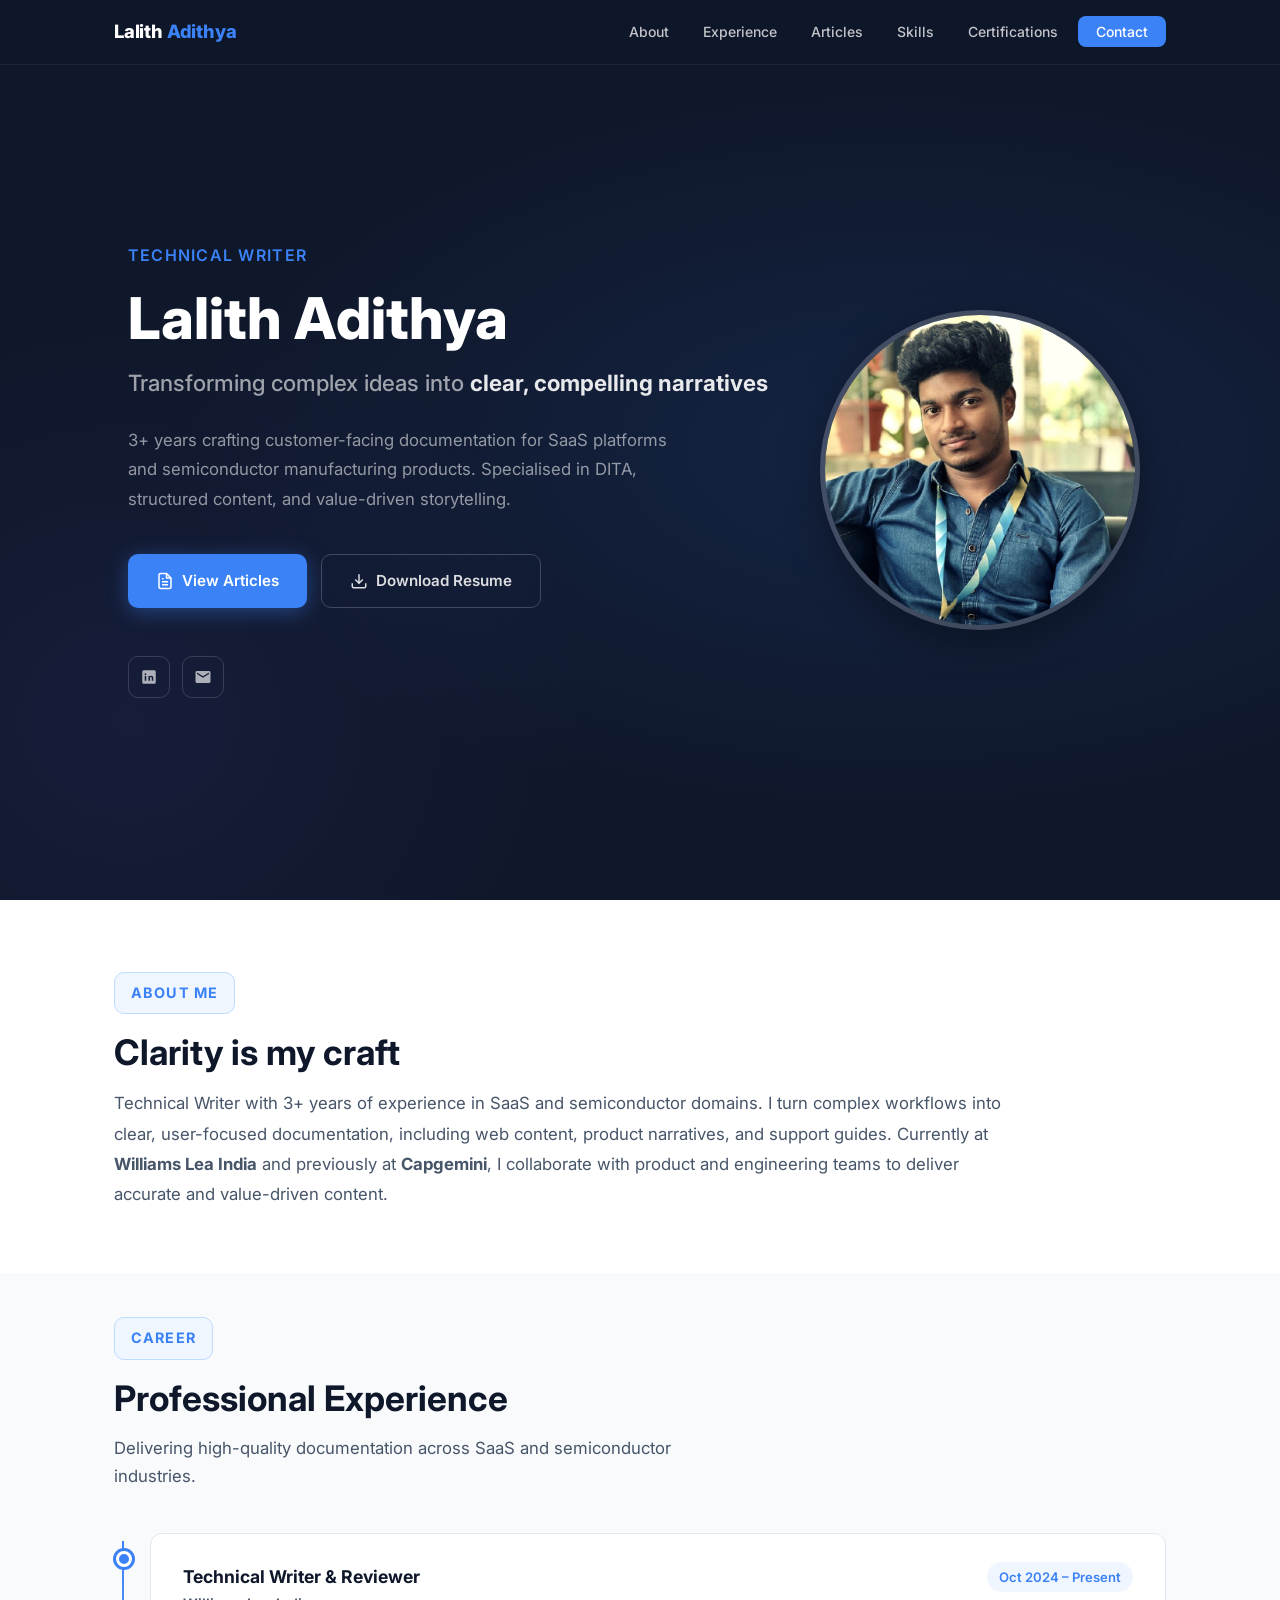
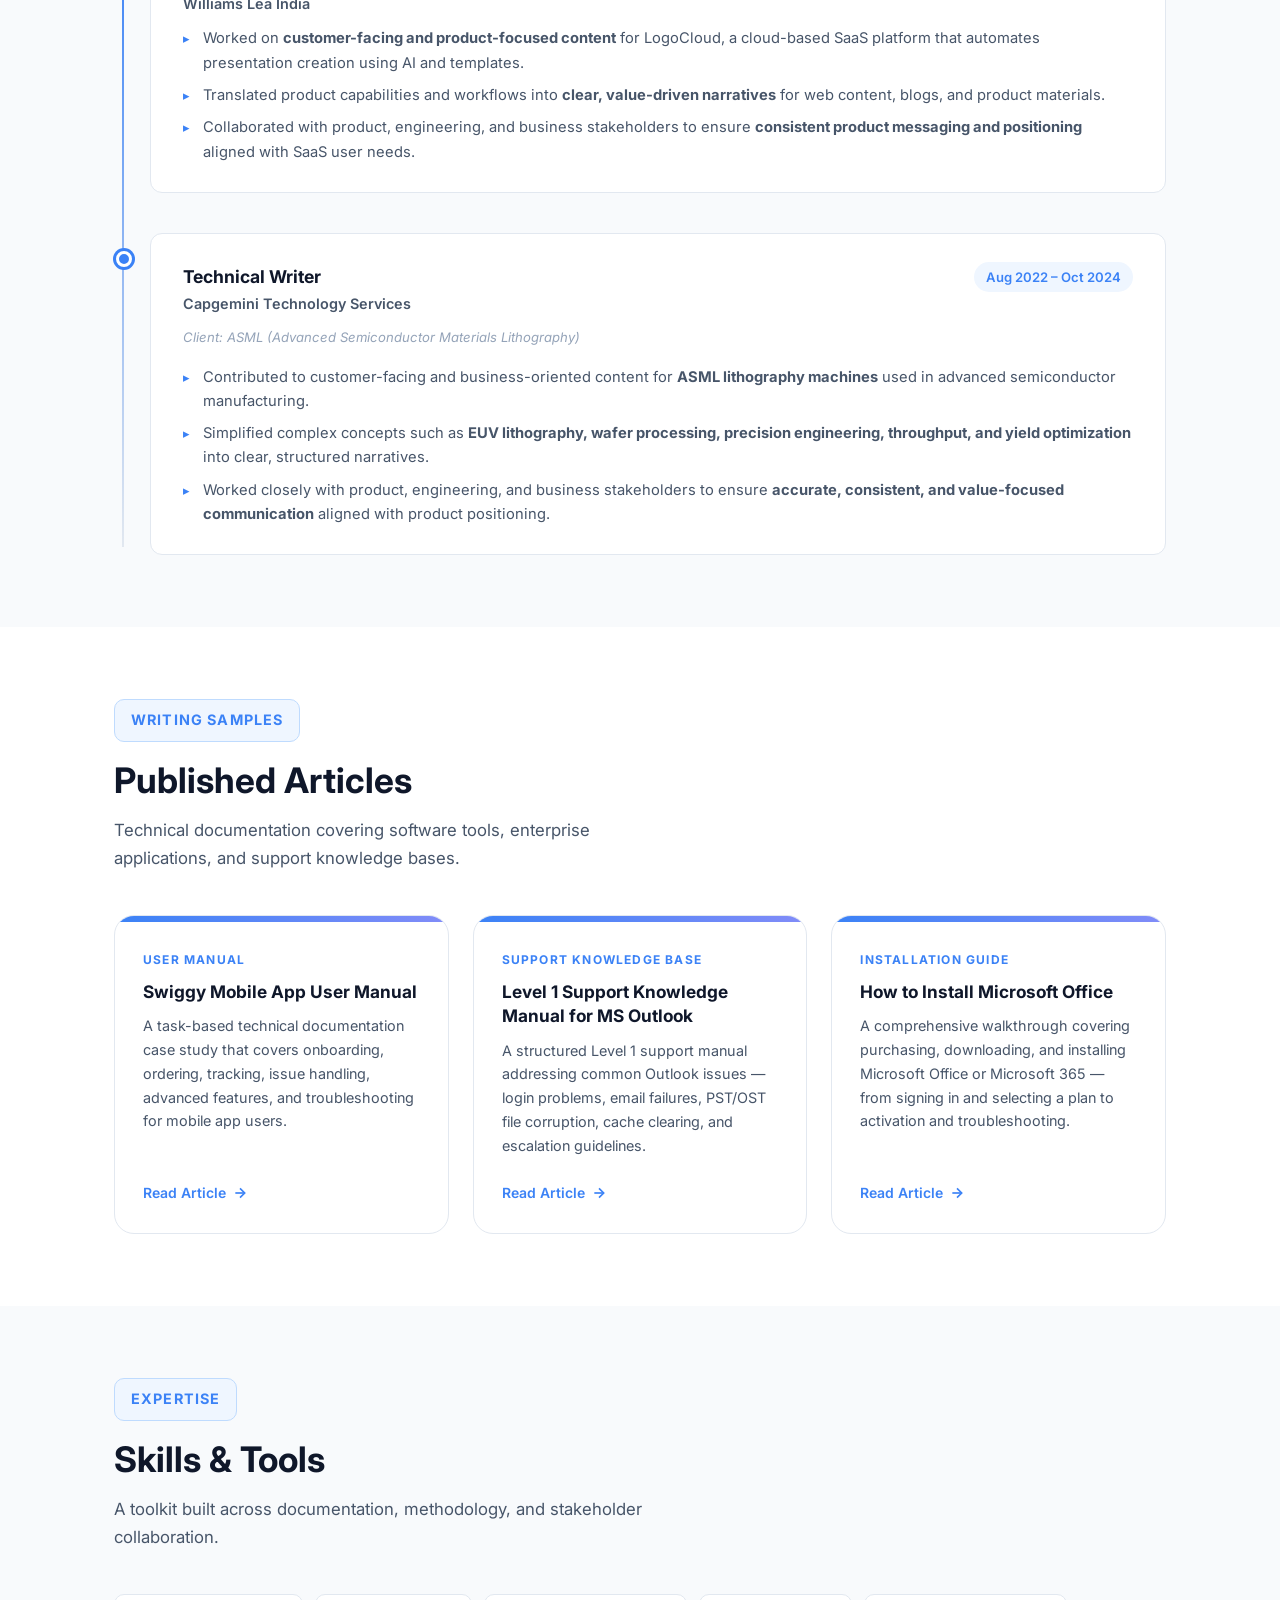
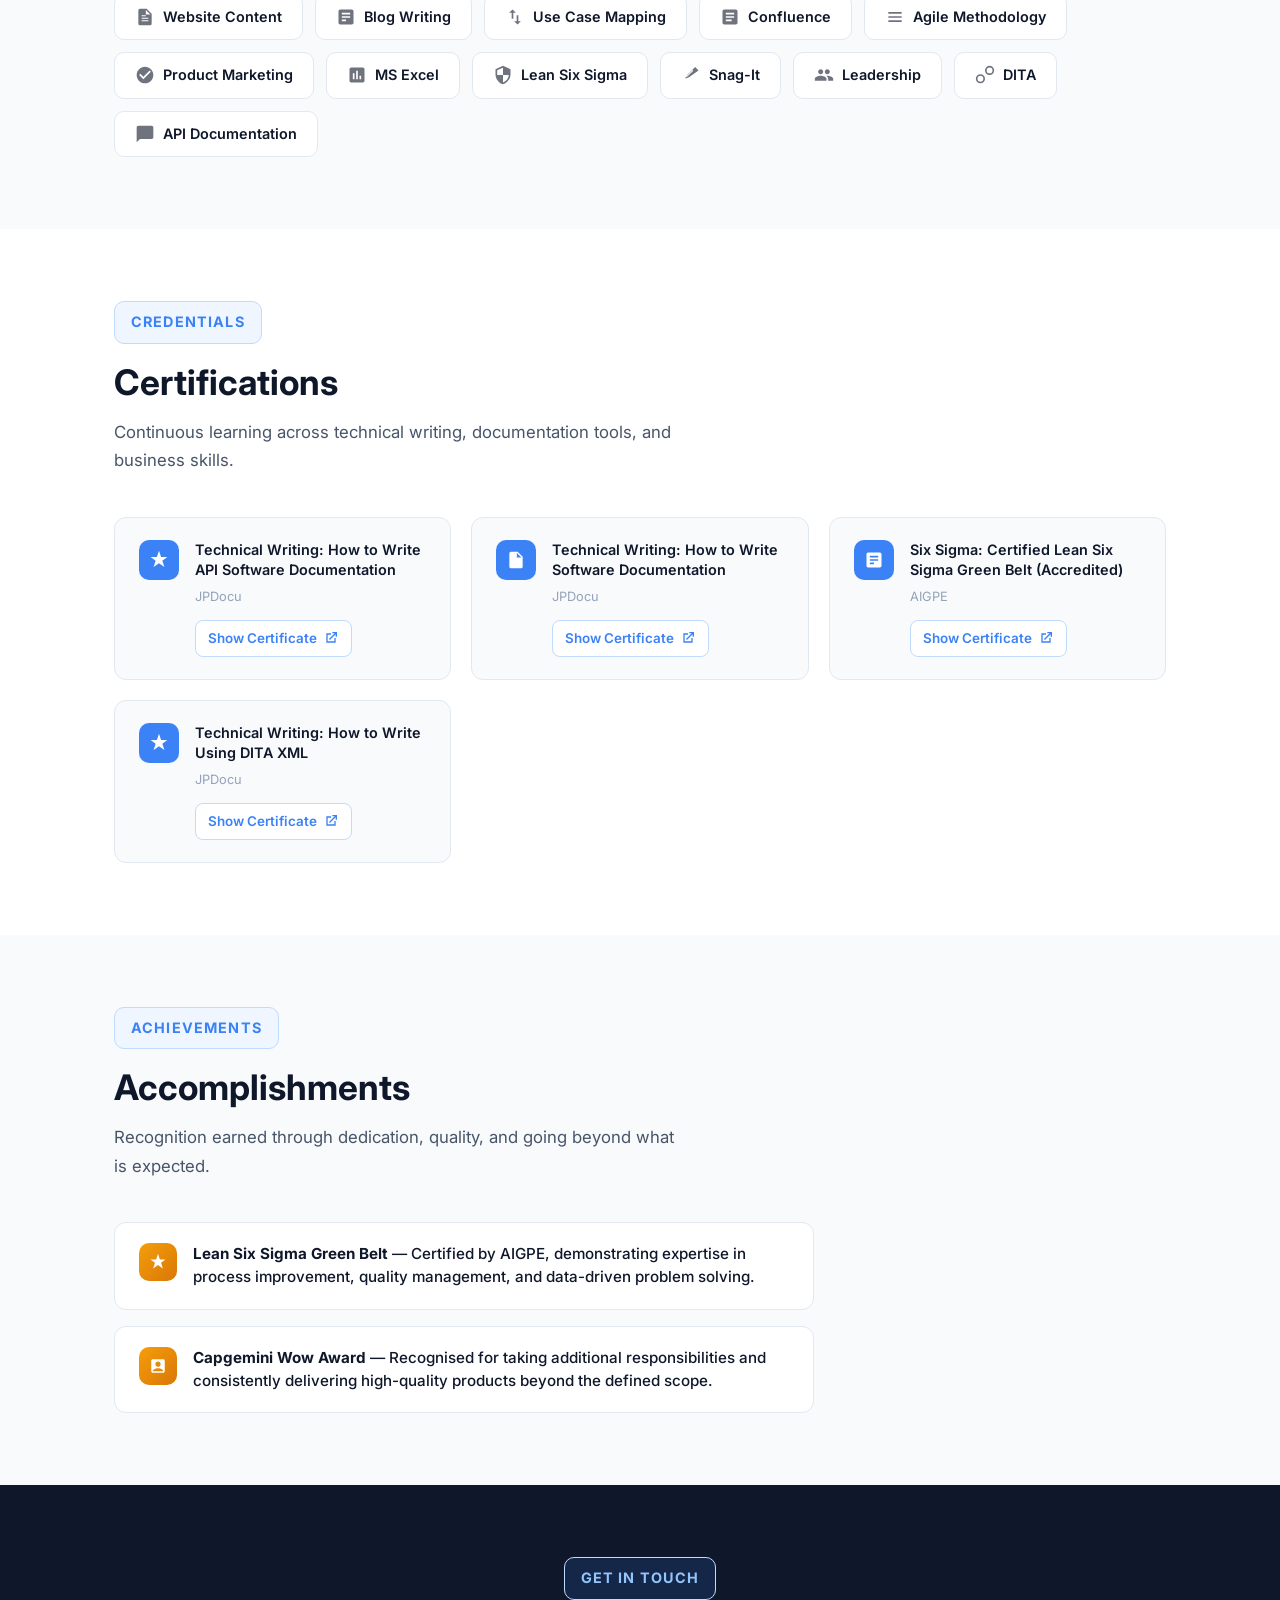
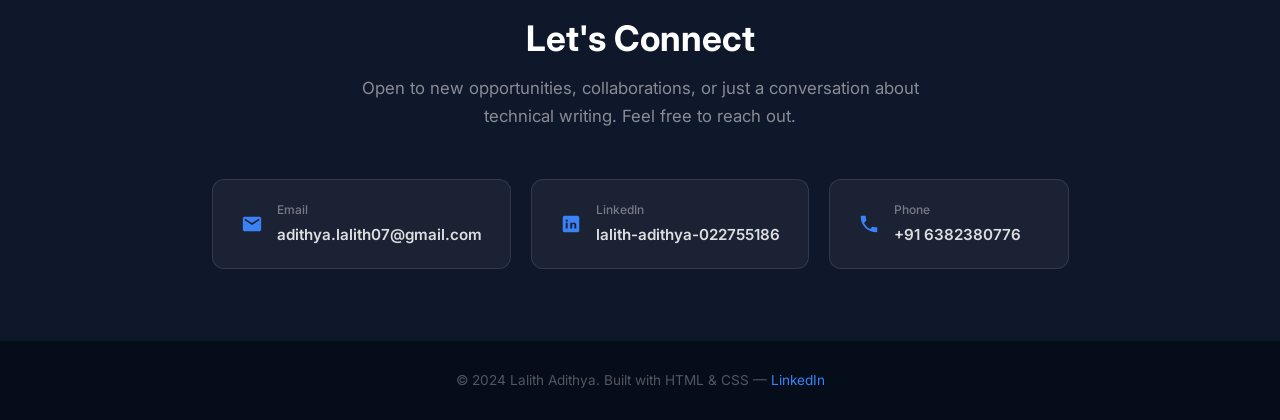
==== index.html @ 04b784fd "Portfolio Initial commit" ====
<!DOCTYPE html>
<html lang="en">

<head>
  <meta charset="UTF-8" />
  <meta name="viewport" content="width=device-width, initial-scale=1.0" />
  <meta name="description"
    content="Lalith Adithya — Technical Writer with 3+ years of experience in SaaS and semiconductor documentation." />
  <title>Lalith Adithya | Technical Writer</title>
  <link rel="preconnect" href="https://fonts.googleapis.com" />
  <link rel="preconnect" href="https://fonts.gstatic.com" crossorigin />
  <link href="https://fonts.googleapis.com/css2?family=Inter:wght@400;500;600;700;800&display=swap" rel="stylesheet" />
  <link rel="stylesheet" href="assets/style.css" />
</head>

<body>

  <!-- ===== NAVBAR ===== -->
  <nav id="navbar">
    <div class="container nav-inner">
      <a href="#hero" class="nav-logo">Lalith <span>Adithya</span></a>
      <ul class="nav-links" id="nav-links">
        <li><a href="#about">About</a></li>
        <li><a href="#experience">Experience</a></li>
        <li><a href="#articles">Articles</a></li>
        <li><a href="#skills">Skills</a></li>
        <li><a href="#certifications">Certifications</a></li>
        <li><a href="#contact" class="nav-cta">Contact</a></li>
      </ul>
      <button class="hamburger" id="hamburger" aria-label="Toggle navigation">
        <span></span><span></span><span></span>
      </button>
    </div>
  </nav>

  <!-- ===== HERO ===== -->
  <section id="hero">
    <div class="container">
      <div class="hero-layout">
        <div class="hero-content">
          <p class="hero-greeting">Technical Writer</p>
          <h1 class="hero-name">Lalith Adithya</h1>
          <p class="hero-title">
            Transforming complex ideas into <strong>clear, compelling narratives</strong>
          </p>
          <p class="hero-desc">
            3+ years crafting customer-facing documentation for SaaS platforms and
            semiconductor manufacturing products. Specialised in DITA, structured content,
            and value-driven storytelling.
          </p>
          <div class="hero-actions">
            <a href="#articles" class="btn btn-primary">
              <svg viewBox="0 0 24 24" width="18" height="18" fill="none" stroke="currentColor" stroke-width="2">
                <path d="M14 2H6a2 2 0 00-2 2v16a2 2 0 002 2h12a2 2 0 002-2V8z" />
                <polyline points="14 2 14 8 20 8" />
                <line x1="16" y1="13" x2="8" y2="13" />
                <line x1="16" y1="17" x2="8" y2="17" />
                <polyline points="10 9 9 9 8 9" />
              </svg>
              View Articles
            </a>
            <a href="assets/Lalith_TechnicalWriter.pdf" download class="btn btn-outline">
              <svg viewBox="0 0 24 24" width="18" height="18" fill="none" stroke="currentColor" stroke-width="2">
                <path d="M21 15v4a2 2 0 01-2 2H5a2 2 0 01-2-2v-4" />
                <polyline points="7 10 12 15 17 10" />
                <line x1="12" y1="15" x2="12" y2="3" />
              </svg>
              Download Resume
            </a>
          </div>
          <div class="hero-social">
            <a href="https://www.linkedin.com/in/lalith-adithya-022755186" target="_blank" rel="noopener"
              class="social-link" aria-label="LinkedIn">
              <svg viewBox="0 0 24 24">
                <path
                  d="M19 3A2 2 0 0 1 21 5V19A2 2 0 0 1 19 21H5A2 2 0 0 1 3 19V5A2 2 0 0 1 5 3H19M8.34 17V10.5H6.26V17H8.34M7.3 9.56A1.2 1.2 0 1 0 7.3 7.16A1.2 1.2 0 0 0 7.3 9.56M17.74 17V13.32C17.74 11.35 16.68 10.43 15.27 10.43C14.13 10.43 13.62 11.05 13.34 11.49V10.5H11.26C11.29 11.16 11.26 17 11.26 17H13.34V13.37C13.34 13.17 13.35 12.97 13.41 12.83C13.57 12.42 13.92 12 14.54 12C15.35 12 15.67 12.62 15.67 13.53V17H17.74Z" />
              </svg>
            </a>
            <a href="mailto:adithya.lalith07@gmail.com" class="social-link" aria-label="Email">
              <svg viewBox="0 0 24 24">
                <path
                  d="M20 4H4c-1.1 0-2 .9-2 2v12c0 1.1.9 2 2 2h16c1.1 0 2-.9 2-2V6c0-1.1-.9-2-2-2zm0 4l-8 5-8-5V6l8 5 8-5v2z" />
              </svg>
            </a>
          </div>
        </div>
        <div class="hero-image-wrap">
          <img src="assets/profile.jpg" alt="Lalith Adithya" class="hero-image" loading="lazy" />
        </div>
      </div>
    </div>
  </section>

  <!-- ===== ABOUT ===== -->
  <section id="about">
    <div class="container">
      <div class="about-grid">
        <div class="about-text fade-in">
          <span class="section-label">About Me</span>
          <h2 class="section-title">Clarity is my craft</h2>
          <p>
            Technical Writer with 3+ years of experience in SaaS and semiconductor domains. I turn complex workflows
            into clear, user-focused documentation, including web content, product narratives, and support guides.
            Currently at <strong>Williams Lea India</strong> and previously at <strong>Capgemini</strong>, I collaborate
            with product and engineering teams to deliver accurate and value-driven content.
          </p>
        </div>
      </div>
    </div>
  </section>

  <!-- ===== EXPERIENCE ===== -->
  <section id="experience">
    <div class="container">
      <span class="section-label">Career</span>
      <h2 class="section-title">Professional Experience</h2>
      <p class="section-subtitle">Delivering high-quality documentation across SaaS and semiconductor industries.</p>
      <div class="timeline">

        <!-- Williams Lea -->
        <div class="timeline-item fade-in">
          <div class="timeline-dot"></div>
          <div class="exp-card">
            <div class="exp-header">
              <div>
                <div class="exp-role">Technical Writer &amp; Reviewer</div>
                <div class="exp-company">Williams Lea India</div>
              </div>
              <span class="exp-period">Oct 2024 – Present</span>
            </div>
            <ul class="exp-points">
              <li>Worked on <strong>customer-facing and product-focused content</strong> for LogoCloud, a cloud-based
                SaaS platform that automates presentation creation using AI and templates.</li>
              <li>Translated product capabilities and workflows into <strong>clear, value-driven narratives</strong> for
                web content, blogs, and product materials.</li>
              <li>Collaborated with product, engineering, and business stakeholders to ensure <strong>consistent product
                  messaging and positioning</strong> aligned with SaaS user needs.</li>
            </ul>
          </div>
        </div>

        <!-- Capgemini -->
        <div class="timeline-item fade-in">
          <div class="timeline-dot"></div>
          <div class="exp-card">
            <div class="exp-header">
              <div>
                <div class="exp-role">Technical Writer</div>
                <div class="exp-company">Capgemini Technology Services</div>
              </div>
              <span class="exp-period">Aug 2022 – Oct 2024</span>
            </div>
            <p class="exp-client">Client: ASML (Advanced Semiconductor Materials Lithography)</p>
            <ul class="exp-points">
              <li>Contributed to customer-facing and business-oriented content for <strong>ASML lithography
                  machines</strong> used in advanced semiconductor manufacturing.</li>
              <li>Simplified complex concepts such as <strong>EUV lithography, wafer processing, precision engineering,
                  throughput, and yield optimization</strong> into clear, structured narratives.</li>
              <li>Worked closely with product, engineering, and business stakeholders to ensure <strong>accurate,
                  consistent, and value-focused communication</strong> aligned with product positioning.</li>
            </ul>
          </div>
        </div>

      </div>
    </div>
  </section>

  <!-- ===== ARTICLES ===== -->
  <section id="articles">
    <div class="container">
      <span class="section-label">Writing Samples</span>
      <h2 class="section-title">Published Articles</h2>
      <p class="section-subtitle">Technical documentation covering software tools, enterprise applications, and support
        knowledge bases.</p>
      <div class="articles-grid">

        <!-- Article 1 -->
        <div class="article-card fade-in">
          <div class="article-thumb"></div>
          <div class="article-body">
            <div class="article-category">User Manual</div>
            <h3 class="article-title">Swiggy Mobile App User Manual</h3>
            <p class="article-desc">
              A task-based technical documentation case study that covers onboarding, ordering, tracking,
              issue handling, advanced features, and troubleshooting for mobile app users.
            </p>
            <div class="article-footer">
              <a href="articles/article-viewer.html?file=swiggy_article.md" class="article-read-btn">
                Read Article
                <svg viewBox="0 0 24 24" fill="none" stroke="currentColor" stroke-width="2.5">
                  <line x1="5" y1="12" x2="19" y2="12" />
                  <polyline points="12 5 19 12 12 19" />
                </svg>
              </a>
            </div>
          </div>
        </div>

        <!-- Article 2 -->
        <div class="article-card fade-in">
          <div class="article-thumb"></div>
          <div class="article-body">
            <div class="article-category">Support Knowledge Base</div>
            <h3 class="article-title">Level 1 Support Knowledge Manual for MS Outlook</h3>
            <p class="article-desc">
              A structured Level 1 support manual addressing common Outlook issues — login problems, email failures,
              PST/OST file corruption, cache clearing, and escalation guidelines.
            </p>
            <div class="article-footer">
              <a href="articles/article-viewer.html?file=level_l1.md" class="article-read-btn">
                Read Article
                <svg viewBox="0 0 24 24" fill="none" stroke="currentColor" stroke-width="2.5">
                  <line x1="5" y1="12" x2="19" y2="12" />
                  <polyline points="12 5 19 12 12 19" />
                </svg>
              </a>
            </div>
          </div>
        </div>

        <!-- Article 3 -->
        <div class="article-card fade-in">
          <div class="article-thumb"></div>
          <div class="article-body">
            <div class="article-category">Installation Guide</div>
            <h3 class="article-title">How to Install Microsoft Office</h3>
            <p class="article-desc">
              A comprehensive walkthrough covering purchasing, downloading, and installing Microsoft Office or
              Microsoft 365 — from signing in and selecting a plan to activation and troubleshooting.
            </p>
            <div class="article-footer">
              <a href="articles/article-viewer.html?file=how_to_install_ms_office.md" class="article-read-btn">
                Read Article
                <svg viewBox="0 0 24 24" fill="none" stroke="currentColor" stroke-width="2.5">
                  <line x1="5" y1="12" x2="19" y2="12" />
                  <polyline points="12 5 19 12 12 19" />
                </svg>
              </a>
            </div>
          </div>
        </div>

      </div>
    </div>
  </section>

  <!-- ===== SKILLS ===== -->
  <section id="skills">
    <div class="container">
      <span class="section-label">Expertise</span>
      <h2 class="section-title">Skills &amp; Tools</h2>
      <p class="section-subtitle">A toolkit built across documentation, methodology, and stakeholder collaboration.</p>
      <div class="skills-grid fade-in">
        <span class="skill-tag">
          <svg class="skill-icon" viewBox="0 0 24 24" fill="currentColor">
            <path
              d="M14 2H6a2 2 0 00-2 2v16a2 2 0 002 2h12a2 2 0 002-2V8l-6-6zm-1 1.5L18.5 9H13V3.5zM8 13h8v1H8zm0 3h8v1H8zm0-6h5v1H8z" />
          </svg>
          Website Content
        </span>
        <span class="skill-tag">
          <svg class="skill-icon" viewBox="0 0 24 24" fill="currentColor">
            <path
              d="M19 3H5c-1.1 0-2 .9-2 2v14c0 1.1.9 2 2 2h14c1.1 0 2-.9 2-2V5c0-1.1-.9-2-2-2zm-7 14H7v-2h5v2zm5-4H7v-2h10v2zm0-4H7V7h10v2z" />
          </svg>
          Blog Writing
        </span>
        <span class="skill-tag">
          <svg class="skill-icon" viewBox="0 0 24 24" fill="currentColor">
            <path d="M9 3L5 6.99h3V14h2V6.99h3L9 3zm7 14.01V10h-2v7.01h-3L15 21l4-3.99h-3z" />
          </svg>
          Use Case Mapping
        </span>
        <span class="skill-tag">
          <svg class="skill-icon" viewBox="0 0 24 24" fill="currentColor">
            <path
              d="M19 3H5c-1.1 0-2 .9-2 2v14c0 1.1.9 2 2 2h14c1.1 0 2-.9 2-2V5c0-1.1-.9-2-2-2zm-5 14H7v-2h7v2zm3-4H7v-2h10v2zm0-4H7V7h10v2z" />
          </svg>
          Confluence
        </span>
        <span class="skill-tag">
          <svg class="skill-icon" viewBox="0 0 24 24" fill="currentColor">
            <path d="M4 6h16v2H4zm0 5h16v2H4zm0 5h16v2H4z" />
          </svg>
          Agile Methodology
        </span>
        <span class="skill-tag">
          <svg class="skill-icon" viewBox="0 0 24 24" fill="currentColor">
            <path
              d="M12 2C6.48 2 2 6.48 2 12s4.48 10 10 10 10-4.48 10-10S17.52 2 12 2zm-2 15l-5-5 1.41-1.41L10 14.17l7.59-7.59L19 8l-9 9z" />
          </svg>
          Product Marketing
        </span>
        <span class="skill-tag">
          <svg class="skill-icon" viewBox="0 0 24 24" fill="currentColor">
            <path
              d="M19 3H5c-1.1 0-2 .9-2 2v14c0 1.1.9 2 2 2h14c1.1 0 2-.9 2-2V5c0-1.1-.9-2-2-2zM9 17H7v-7h2v7zm4 0h-2V7h2v10zm4 0h-2v-4h2v4z" />
          </svg>
          MS Excel
        </span>
        <span class="skill-tag">
          <svg class="skill-icon" viewBox="0 0 24 24" fill="currentColor">
            <path
              d="M12 1L3 5v6c0 5.55 3.84 10.74 9 12 5.16-1.26 9-6.45 9-12V5l-9-4zm0 10.99h7c-.53 4.12-3.28 7.79-7 8.94V12H5V6.3l7-3.11v8.8z" />
          </svg>
          Lean Six Sigma
        </span>
        <span class="skill-tag">
          <svg class="skill-icon" viewBox="0 0 24 24" fill="currentColor">
            <path d="M21 6.5l-4-4-9.5 9.5-2 4.5 4.5-2L21 6.5zm-14.5 8.5l-1.5.75.75-1.5 8.25-8.25 .75.75-8.25 8.25z" />
          </svg>
          Snag-It
        </span>
        <span class="skill-tag">
          <svg class="skill-icon" viewBox="0 0 24 24" fill="currentColor">
            <path
              d="M16 11c1.66 0 2.99-1.34 2.99-3S17.66 5 16 5c-1.66 0-3 1.34-3 3s1.34 3 3 3zm-8 0c1.66 0 2.99-1.34 2.99-3S9.66 5 8 5C6.34 5 5 6.34 5 8s1.34 3 3 3zm0 2c-2.33 0-7 1.17-7 3.5V19h14v-2.5c0-2.33-4.67-3.5-7-3.5zm8 0c-.29 0-.62.02-.97.05 1.16.84 1.97 1.97 1.97 3.45V19h6v-2.5c0-2.33-4.67-3.5-7-3.5z" />
          </svg>
          Leadership
        </span>
        <span class="skill-tag">
          <svg class="skill-icon" viewBox="0 0 24 24" fill="currentColor">
            <path
              d="M17.5 12a5.5 5.5 0 100-11 5.5 5.5 0 000 11zm0-9a3.5 3.5 0 110 7 3.5 3.5 0 010-7zM6.5 22a5.5 5.5 0 100-11 5.5 5.5 0 000 11zm0-9a3.5 3.5 0 110 7 3.5 3.5 0 010-7z" />
          </svg>
          DITA
        </span>
        <span class="skill-tag">
          <svg class="skill-icon" viewBox="0 0 24 24" fill="currentColor">
            <path d="M20 2H4c-1.1 0-2 .9-2 2v18l4-4h14c1.1 0 2-.9 2-2V4c0-1.1-.9-2-2-2z" />
          </svg>
          API Documentation
        </span>
      </div>
    </div>
  </section>

  <!-- ===== CERTIFICATIONS ===== -->
  <section id="certifications">
    <div class="container">
      <span class="section-label">Credentials</span>
      <h2 class="section-title">Certifications</h2>
      <p class="section-subtitle">Continuous learning across technical writing, documentation tools, and business
        skills.</p>
      <div class="certs-grid fade-in">

        <div class="cert-card">
          <div class="cert-icon">
            <svg viewBox="0 0 24 24">
              <path d="M12 1L9.5 8.5H2l6 4.5-2.5 7.5L12 16l6.5 4.5-2.5-7.5 6-4.5h-7.5L12 1z" />
            </svg>
          </div>
          <div class="cert-text">
            <a class="cert-title" href="https://www.udemy.com/certificate/UC-3b1d50a0-3300-4786-92a3-cf062a9b9935/"
              target="_blank" rel="noopener">
              Technical Writing: How to Write API Software Documentation
            </a>
            <div class="cert-issuer">JPDocu</div>
            <a class="cert-link-btn" href="https://www.udemy.com/certificate/UC-3b1d50a0-3300-4786-92a3-cf062a9b9935/"
              target="_blank" rel="noopener">
              Show Certificate
              <svg viewBox="0 0 24 24">
                <path d="M14 3H21V10H19V6.41L10.41 15L9 13.59L17.59 5H14V3M5 5H12V7H7V17H17V12H19V19H5V5Z" />
              </svg>
            </a>
          </div>
        </div>

        <div class="cert-card">
          <div class="cert-icon">
            <svg viewBox="0 0 24 24">
              <path d="M14 2H6a2 2 0 00-2 2v16a2 2 0 002 2h12a2 2 0 002-2V8l-6-6zm-1 1.5L18.5 9H13V3.5z" />
            </svg>
          </div>
          <div class="cert-text">
            <a class="cert-title" href="https://www.udemy.com/certificate/UC-2b2be797-c025-4c02-b861-0d8aa127be94/"
              target="_blank" rel="noopener">
              Technical Writing: How to Write Software Documentation
            </a>
            <div class="cert-issuer">JPDocu</div>
            <a class="cert-link-btn" href="https://www.udemy.com/certificate/UC-2b2be797-c025-4c02-b861-0d8aa127be94/"
              target="_blank" rel="noopener">
              Show Certificate
              <svg viewBox="0 0 24 24">
                <path d="M14 3H21V10H19V6.41L10.41 15L9 13.59L17.59 5H14V3M5 5H12V7H7V17H17V12H19V19H5V5Z" />
              </svg>
            </a>
          </div>
        </div>

        <div class="cert-card">
          <div class="cert-icon">
            <svg viewBox="0 0 24 24">
              <path
                d="M19 3H5c-1.1 0-2 .9-2 2v14c0 1.1.9 2 2 2h14c1.1 0 2-.9 2-2V5c0-1.1-.9-2-2-2zm-7 14H7v-2h5v2zm5-4H7v-2h10v2zm0-4H7V7h10v2z" />
            </svg>
          </div>
          <div class="cert-text">
            <a class="cert-title" href="https://www.udemy.com/certificate/UC-37bd7be3-f6fc-440d-a612-e56e745743c7/"
              target="_blank" rel="noopener">
              Six Sigma: Certified Lean Six Sigma Green Belt (Accredited)
            </a>
            <div class="cert-issuer">AIGPE</div>
            <a class="cert-link-btn" href="https://www.udemy.com/certificate/UC-37bd7be3-f6fc-440d-a612-e56e745743c7/"
              target="_blank" rel="noopener">
              Show Certificate
              <svg viewBox="0 0 24 24">
                <path d="M14 3H21V10H19V6.41L10.41 15L9 13.59L17.59 5H14V3M5 5H12V7H7V17H17V12H19V19H5V5Z" />
              </svg>
            </a>
          </div>
        </div>
        <div class="cert-card">
          <div class="cert-icon">
            <svg viewBox="0 0 24 24">
              <path d="M12 1L9.5 8.5H2l6 4.5-2.5 7.5L12 16l6.5 4.5-2.5-7.5 6-4.5h-7.5L12 1z" />
            </svg>
          </div>
          <div class="cert-text">
            <a class="cert-title" href="https://www.udemy.com/certificate/UC-e6845215-7efd-4336-aedc-996519c5c45f/"
              target="_blank" rel="noopener">
              Technical Writing: How to Write Using DITA XML
            </a>
            <div class="cert-issuer">JPDocu</div>
            <a class="cert-link-btn" href="https://www.udemy.com/certificate/UC-e6845215-7efd-4336-aedc-996519c5c45f/"
              target="_blank" rel="noopener">
              Show Certificate
              <svg viewBox="0 0 24 24">
                <path d="M14 3H21V10H19V6.41L10.41 15L9 13.59L17.59 5H14V3M5 5H12V7H7V17H17V12H19V19H5V5Z" />
              </svg>
            </a>
          </div>
        </div>
      </div>
    </div>
  </section>

  <!-- ===== ACCOMPLISHMENTS ===== -->
  <section id="accomplishments">
    <div class="container">
      <span class="section-label">Achievements</span>
      <h2 class="section-title">Accomplishments</h2>
      <p class="section-subtitle">Recognition earned through dedication, quality, and going beyond what is expected.</p>
      <div class="accomplishments-list fade-in">

        <div class="accomplishment-item">
          <div class="acc-icon">
            <svg viewBox="0 0 24 24">
              <path d="M12 1L9.5 8.5H2l6 4.5-2.5 7.5L12 16l6.5 4.5-2.5-7.5 6-4.5h-7.5L12 1z" />
            </svg>
          </div>
          <p class="acc-text"><strong>Lean Six Sigma Green Belt</strong> — Certified by AIGPE, demonstrating expertise
            in process improvement, quality management, and data-driven problem solving.</p>
        </div>

        <div class="accomplishment-item">
          <div class="acc-icon">
            <svg viewBox="0 0 24 24">
              <path
                d="M19 3H5c-1.1 0-2 .9-2 2v14c0 1.1.9 2 2 2h14c1.1 0 2-.9 2-2V5c0-1.1-.9-2-2-2zm-7 3c1.93 0 3.5 1.57 3.5 3.5S13.93 13 12 13s-3.5-1.57-3.5-3.5S10.07 6 12 6zm7 13H5v-.23c0-.62.28-1.2.76-1.58C7.47 15.82 9.64 15 12 15s4.53.82 6.24 2.19c.48.38.76.97.76 1.58V19z" />
            </svg>
          </div>
          <p class="acc-text"><strong>Capgemini Wow Award</strong> — Recognised for taking additional responsibilities
            and consistently delivering high-quality products beyond the defined scope.</p>
        </div>

      </div>
    </div>
  </section>

  <!-- ===== CONTACT ===== -->
  <section id="contact">
    <div class="container">
      <span class="section-label">Get In Touch</span>
      <h2 class="section-title">Let's Connect</h2>
      <p class="section-subtitle">
        Open to new opportunities, collaborations, or just a conversation about technical writing.
        Feel free to reach out.
      </p>
      <div class="contact-cards">
        <a href="mailto:adithya.lalith07@gmail.com" class="contact-card">
          <svg viewBox="0 0 24 24">
            <path
              d="M20 4H4c-1.1 0-2 .9-2 2v12c0 1.1.9 2 2 2h16c1.1 0 2-.9 2-2V6c0-1.1-.9-2-2-2zm0 4l-8 5-8-5V6l8 5 8-5v2z" />
          </svg>
          <div class="contact-card-content">
            <div class="contact-card-label">Email</div>
            <div class="contact-card-value">adithya.lalith07@gmail.com</div>
          </div>
        </a>
        <a href="https://www.linkedin.com/in/lalith-adithya-022755186" target="_blank" rel="noopener"
          class="contact-card">
          <svg viewBox="0 0 24 24">
            <path
              d="M19 3A2 2 0 0 1 21 5V19A2 2 0 0 1 19 21H5A2 2 0 0 1 3 19V5A2 2 0 0 1 5 3H19M8.34 17V10.5H6.26V17H8.34M7.3 9.56A1.2 1.2 0 1 0 7.3 7.16A1.2 1.2 0 0 0 7.3 9.56M17.74 17V13.32C17.74 11.35 16.68 10.43 15.27 10.43C14.13 10.43 13.62 11.05 13.34 11.49V10.5H11.26C11.29 11.16 11.26 17 11.26 17H13.34V13.37C13.34 13.17 13.35 12.97 13.41 12.83C13.57 12.42 13.92 12 14.54 12C15.35 12 15.67 12.62 15.67 13.53V17H17.74Z" />
          </svg>
          <div class="contact-card-content">
            <div class="contact-card-label">LinkedIn</div>
            <div class="contact-card-value">lalith-adithya-022755186</div>
          </div>
        </a>
        <a href="tel:+916382380776" class="contact-card">
          <svg viewBox="0 0 24 24">
            <path
              d="M6.62 10.79c1.44 2.83 3.76 5.14 6.59 6.59l2.2-2.2c.27-.27.67-.36 1.02-.24 1.12.37 2.33.57 3.57.57.55 0 1 .45 1 1V20c0 .55-.45 1-1 1-9.39 0-17-7.61-17-17 0-.55.45-1 1-1h3.5c.55 0 1 .45 1 1 0 1.25.2 2.45.57 3.57.11.35.03.74-.25 1.02l-2.2 2.2z" />
          </svg>
          <div class="contact-card-content">
            <div class="contact-card-label">Phone</div>
            <div class="contact-card-value">+91 6382380776</div>
          </div>
        </a>
      </div>
    </div>
  </section>

  <!-- ===== FOOTER ===== -->
  <footer>
    <div class="container">
      <p>© 2024 Lalith Adithya. Built with HTML &amp; CSS — <a
          href="https://www.linkedin.com/in/lalith-adithya-022755186" target="_blank" rel="noopener">LinkedIn</a></p>
    </div>
  </footer>

  <!-- ===== SCROLL TO TOP ===== -->
  <button id="scroll-top" aria-label="Scroll to top">
    <svg viewBox="0 0 24 24">
      <polyline points="18 15 12 9 6 15" />
    </svg>
  </button>

  <!-- ===== JS ===== -->
  <script>
    // Navbar scroll effect
    const navbar = document.getElementById('navbar');
    window.addEventListener('scroll', () => {
      navbar.classList.toggle('scrolled', window.scrollY > 40);
    });

    // Hamburger menu
    const hamburger = document.getElementById('hamburger');
    const navLinks = document.getElementById('nav-links');
    hamburger.addEventListener('click', () => {
      hamburger.classList.toggle('open');
      navLinks.classList.toggle('open');
    });
    navLinks.querySelectorAll('a').forEach(link => {
      link.addEventListener('click', () => {
        hamburger.classList.remove('open');
        navLinks.classList.remove('open');
      });
    });

    // Scroll-to-top button
    const scrollTopBtn = document.getElementById('scroll-top');
    window.addEventListener('scroll', () => {
      scrollTopBtn.classList.toggle('visible', window.scrollY > 400);
    });
    scrollTopBtn.addEventListener('click', () => {
      window.scrollTo({ top: 0, behavior: 'smooth' });
    });

    // Intersection Observer for fade-in animations
    const observer = new IntersectionObserver((entries) => {
      entries.forEach(entry => {
        if (entry.isIntersecting) {
          entry.target.classList.add('visible');
          observer.unobserve(entry.target);
        }
      });
    }, { threshold: 0.12 });

    document.querySelectorAll('.fade-in').forEach(el => observer.observe(el));
  </script>
</body>

</html>
---- assets/style.css ----
/* ===== RESET & BASE ===== */
*, *::before, *::after {
  box-sizing: border-box;
  margin: 0;
  padding: 0;
}

:root {
  --navy: #0f172a;
  --navy-light: #1e293b;
  --blue: #3b82f6;
  --blue-dark: #2563eb;
  --blue-light: #eff6ff;
  --text-primary: #0f172a;
  --text-secondary: #475569;
  --text-muted: #94a3b8;
  --bg: #ffffff;
  --bg-alt: #f8fafc;
  --border: #e2e8f0;
  --shadow-sm: 0 1px 3px rgba(0,0,0,0.08), 0 1px 2px rgba(0,0,0,0.04);
  --shadow-md: 0 4px 16px rgba(0,0,0,0.08), 0 2px 4px rgba(0,0,0,0.04);
  --shadow-lg: 0 10px 40px rgba(0,0,0,0.1);
  --radius: 12px;
  --radius-lg: 20px;
  --transition: 0.25s ease;
  --max-w: 1100px;
}

html { scroll-behavior: smooth; }

body {
  font-family: 'Inter', -apple-system, BlinkMacSystemFont, 'Segoe UI', sans-serif;
  font-size: 16px;
  line-height: 1.7;
  color: var(--text-primary);
  background: var(--bg);
  -webkit-font-smoothing: antialiased;
}

a { color: inherit; text-decoration: none; }
img { max-width: 100%; display: block; }
ul { list-style: none; }

/* ===== TYPOGRAPHY ===== */
h1 { font-size: clamp(2.2rem, 5vw, 3.6rem); font-weight: 800; line-height: 1.15; }
h2 { font-size: clamp(1.6rem, 3vw, 2.2rem); font-weight: 700; line-height: 1.25; }
h3 { font-size: 1.2rem; font-weight: 600; }
h4 { font-size: 1rem; font-weight: 600; }
p { color: var(--text-secondary); }

/* ===== LAYOUT ===== */
.container {
  max-width: var(--max-w);
  margin: 0 auto;
  padding: 0 24px;
}

section { padding: 72px 0; }

.section-label {
  display: inline-block;
  font-size: 0.9rem;
  font-weight: 700;
  letter-spacing: 0.08em;
  text-transform: uppercase;
  color: var(--blue);
  background: var(--blue-light);
  padding: 8px 16px;
  border-radius: 10px;
  margin-bottom: 16px;
  border: 1px solid #bfdbfe;
}

.section-title {
  margin-bottom: 14px;
}

.section-subtitle {
  color: var(--text-secondary);
  font-size: 1.05rem;
  max-width: 560px;
  margin-bottom: 42px;
}

/* ===== NAVBAR ===== */
#navbar {
  position: fixed;
  top: 0;
  width: 100%;
  z-index: 1000;
  background: rgba(15, 23, 42, 0.97);
  backdrop-filter: blur(12px);
  border-bottom: 1px solid rgba(255,255,255,0.06);
  transition: box-shadow var(--transition);
}

#navbar.scrolled {
  box-shadow: 0 4px 24px rgba(0,0,0,0.3);
}

.nav-inner {
  display: flex;
  align-items: center;
  justify-content: space-between;
  height: 64px;
}

.nav-logo {
  font-size: 1.15rem;
  font-weight: 800;
  color: #ffffff;
  letter-spacing: -0.01em;
}

.nav-logo span {
  color: var(--blue);
}

.nav-links {
  display: flex;
  align-items: center;
  gap: 6px;
}

.nav-links a {
  color: rgba(255,255,255,0.75);
  font-size: 0.875rem;
  font-weight: 500;
  padding: 6px 14px;
  border-radius: 8px;
  transition: color var(--transition), background var(--transition);
}

.nav-links a:hover {
  color: #ffffff;
  background: rgba(255,255,255,0.08);
}

.nav-cta {
  background: var(--blue) !important;
  color: #fff !important;
  padding: 7px 18px !important;
  border-radius: 8px !important;
}

.nav-cta:hover {
  background: var(--blue-dark) !important;
}

.hamburger {
  display: none;
  flex-direction: column;
  gap: 5px;
  cursor: pointer;
  padding: 6px;
  border-radius: 6px;
  border: none;
  background: transparent;
}

.hamburger span {
  display: block;
  width: 22px;
  height: 2px;
  background: #fff;
  border-radius: 2px;
  transition: transform var(--transition), opacity var(--transition);
}

.hamburger.open span:nth-child(1) { transform: translateY(7px) rotate(45deg); }
.hamburger.open span:nth-child(2) { opacity: 0; }
.hamburger.open span:nth-child(3) { transform: translateY(-7px) rotate(-45deg); }

/* ===== HERO ===== */
#hero {
  min-height: 100vh;
  background: var(--navy);
  display: flex;
  align-items: center;
  padding: 120px 0 80px;
  position: relative;
  overflow: hidden;
}

#hero::before {
  content: '';
  position: absolute;
  inset: 0;
  background: radial-gradient(ellipse 80% 60% at 70% 50%, rgba(59,130,246,0.12) 0%, transparent 70%),
              radial-gradient(ellipse 60% 80% at 10% 80%, rgba(99,102,241,0.08) 0%, transparent 60%);
}

.hero-content {
  position: relative;
  z-index: 1;
  max-width: 700px;
}

.hero-layout {
  position: relative;
  z-index: 1;
  display: grid;
  grid-template-columns: 1.3fr 0.7fr;
  align-items: center;
  gap: 40px;
}

.hero-greeting {
  font-size: 1rem;
  font-weight: 600;
  color: var(--blue);
  letter-spacing: 0.08em;
  text-transform: uppercase;
  margin-bottom: 16px;
}

.hero-name {
  color: #ffffff;
  margin-bottom: 12px;
}

.hero-title {
  font-size: clamp(1.1rem, 2.5vw, 1.4rem);
  font-weight: 500;
  color: rgba(255,255,255,0.6);
  margin-bottom: 24px;
}

.hero-title strong {
  color: rgba(255,255,255,0.9);
  font-weight: 700;
}

.hero-desc {
  font-size: 1.05rem;
  color: rgba(255,255,255,0.55);
  max-width: 540px;
  margin-bottom: 40px;
  line-height: 1.75;
}

.hero-actions {
  display: flex;
  gap: 14px;
  flex-wrap: wrap;
  margin-bottom: 48px;
}

.btn {
  display: inline-flex;
  align-items: center;
  gap: 8px;
  padding: 13px 28px;
  border-radius: 10px;
  font-size: 0.95rem;
  font-weight: 600;
  cursor: pointer;
  border: none;
  transition: transform var(--transition), box-shadow var(--transition), background var(--transition);
}

.btn:hover { transform: translateY(-2px); }

.btn-primary {
  background: var(--blue);
  color: #ffffff;
  box-shadow: 0 4px 20px rgba(59,130,246,0.4);
}

.btn-primary:hover {
  background: var(--blue-dark);
  box-shadow: 0 6px 28px rgba(59,130,246,0.5);
}

.btn-outline {
  background: transparent;
  color: rgba(255,255,255,0.85);
  border: 1.5px solid rgba(255,255,255,0.2);
}

.btn-outline:hover {
  background: rgba(255,255,255,0.06);
  border-color: rgba(255,255,255,0.4);
}

.btn-blue-outline {
  background: transparent;
  color: var(--blue);
  border: 1.5px solid var(--blue);
}

.btn-blue-outline:hover {
  background: var(--blue-light);
}

.hero-social {
  display: flex;
  gap: 12px;
}

.social-link {
  display: flex;
  align-items: center;
  justify-content: center;
  width: 42px;
  height: 42px;
  border-radius: 10px;
  border: 1.5px solid rgba(255,255,255,0.15);
  color: rgba(255,255,255,0.65);
  transition: all var(--transition);
}

.social-link:hover {
  color: #fff;
  border-color: var(--blue);
  background: rgba(59,130,246,0.15);
  transform: translateY(-2px);
}

.social-link svg {
  width: 18px;
  height: 18px;
  fill: currentColor;
}

.hero-image-wrap {
  display: flex;
  justify-content: center;
}

.hero-image {
  width: min(320px, 80vw);
  aspect-ratio: 1 / 1;
  object-fit: cover;
  border-radius: 50%;
  border: 5px solid rgba(255, 255, 255, 0.2);
  box-shadow: 0 12px 40px rgba(0, 0, 0, 0.35);
}

/* ===== ABOUT ===== */
#about {
  background: var(--bg);
  padding-bottom: 44px;
}

.about-grid {
  max-width: 900px;
}

.about-text p {
  font-size: 1.05rem;
  line-height: 1.8;
  margin-bottom: 20px;
}

/* ===== SKILLS ===== */
#skills {
  background: var(--bg-alt);
}

.skills-grid {
  display: flex;
  flex-wrap: wrap;
  gap: 12px;
}

.skill-tag {
  display: inline-flex;
  align-items: center;
  gap: 8px;
  padding: 10px 20px;
  background: var(--bg);
  border: 1.5px solid var(--border);
  border-radius: 10px;
  font-size: 0.9rem;
  font-weight: 600;
  color: var(--text-primary);
  transition: all var(--transition);
  cursor: default;
}

.skill-tag:hover {
  border-color: var(--blue);
  color: var(--blue);
  background: var(--blue-light);
  transform: translateY(-2px);
  box-shadow: var(--shadow-sm);
}

.skill-icon {
  width: 20px;
  height: 20px;
  opacity: 0.6;
}

/* ===== EXPERIENCE ===== */
#experience {
  background: var(--bg-alt);
  padding-top: 44px;
}

.timeline {
  position: relative;
  padding-left: 36px;
}

.timeline::before {
  content: '';
  position: absolute;
  left: 8px;
  top: 8px;
  bottom: 8px;
  width: 2px;
  background: linear-gradient(to bottom, var(--blue), var(--border));
}

.timeline-item {
  position: relative;
  margin-bottom: 40px;
}

.timeline-item:last-child { margin-bottom: 0; }

.timeline-dot {
  position: absolute;
  left: -34px;
  top: 18px;
  width: 16px;
  height: 16px;
  border-radius: 50%;
  background: var(--blue);
  border: 3px solid var(--bg);
  box-shadow: 0 0 0 3px var(--blue);
}

.exp-card {
  background: var(--bg);
  border: 1.5px solid var(--border);
  border-radius: var(--radius);
  padding: 28px 32px;
  transition: box-shadow var(--transition), transform var(--transition);
}

.exp-card:hover {
  box-shadow: var(--shadow-md);
  transform: translateX(4px);
}

.exp-header {
  display: flex;
  align-items: flex-start;
  justify-content: space-between;
  gap: 16px;
  margin-bottom: 6px;
  flex-wrap: wrap;
}

.exp-role {
  font-size: 1.1rem;
  font-weight: 700;
  color: var(--text-primary);
}

.exp-period {
  font-size: 0.82rem;
  font-weight: 600;
  color: var(--blue);
  background: var(--blue-light);
  padding: 4px 12px;
  border-radius: 99px;
  white-space: nowrap;
}

.exp-company {
  font-size: 0.9rem;
  font-weight: 600;
  color: var(--text-secondary);
  margin-bottom: 4px;
}

.exp-client {
  font-size: 0.82rem;
  color: var(--text-muted);
  margin-bottom: 16px;
  font-style: italic;
}

.exp-points {
  padding-left: 0;
  display: flex;
  flex-direction: column;
  gap: 8px;
}

.exp-points li {
  font-size: 0.92rem;
  color: var(--text-secondary);
  line-height: 1.65;
  padding-left: 20px;
  position: relative;
}

.exp-points li::before {
  content: '▸';
  position: absolute;
  left: 0;
  color: var(--blue);
  font-size: 0.8rem;
  top: 2px;
}

/* ===== ARTICLES ===== */
#articles {
  background: var(--bg);
}

.articles-grid {
  display: grid;
  grid-template-columns: repeat(auto-fill, minmax(310px, 1fr));
  gap: 24px;
}

.article-card {
  background: var(--bg);
  border: 1.5px solid var(--border);
  border-radius: var(--radius-lg);
  overflow: hidden;
  transition: box-shadow var(--transition), transform var(--transition);
  display: flex;
  flex-direction: column;
}

.article-card:hover {
  box-shadow: var(--shadow-lg);
  transform: translateY(-6px);
}

.article-thumb {
  height: 6px;
  background: linear-gradient(90deg, var(--blue), #818cf8);
}

.article-body {
  padding: 28px;
  flex: 1;
  display: flex;
  flex-direction: column;
}

.article-category {
  font-size: 0.75rem;
  font-weight: 700;
  letter-spacing: 0.1em;
  text-transform: uppercase;
  color: var(--blue);
  margin-bottom: 10px;
}

.article-title {
  font-size: 1.08rem;
  font-weight: 700;
  color: var(--text-primary);
  margin-bottom: 10px;
  line-height: 1.4;
}

.article-desc {
  font-size: 0.9rem;
  color: var(--text-secondary);
  line-height: 1.65;
  margin-bottom: 24px;
  flex: 1;
}

.article-footer {
  display: flex;
  align-items: center;
  justify-content: space-between;
}

.article-read-btn {
  display: inline-flex;
  align-items: center;
  gap: 6px;
  font-size: 0.875rem;
  font-weight: 600;
  color: var(--blue);
  transition: gap var(--transition);
}

.article-read-btn:hover { gap: 10px; }

.article-read-btn svg {
  width: 16px;
  height: 16px;
}

/* ===== CERTIFICATIONS ===== */
#certifications {
  background: var(--bg);
}

.certs-grid {
  display: grid;
  grid-template-columns: repeat(auto-fill, minmax(300px, 1fr));
  gap: 20px;
}

.cert-card {
  display: flex;
  align-items: flex-start;
  gap: 16px;
  padding: 22px 24px;
  background: var(--bg-alt);
  border: 1.5px solid var(--border);
  border-radius: var(--radius);
  transition: all var(--transition);
}

.cert-card:hover {
  border-color: var(--blue);
  background: var(--blue-light);
  transform: translateY(-2px);
  box-shadow: var(--shadow-sm);
}

.cert-icon {
  width: 40px;
  height: 40px;
  background: var(--blue);
  border-radius: 10px;
  display: flex;
  align-items: center;
  justify-content: center;
  flex-shrink: 0;
}

.cert-icon svg {
  width: 20px;
  height: 20px;
  fill: #fff;
}

.cert-text { flex: 1; }

.cert-title {
  font-size: 0.9rem;
  font-weight: 600;
  color: var(--text-primary);
  line-height: 1.4;
  display: inline-block;
}

a.cert-title:hover {
  color: var(--blue-dark);
  text-decoration: underline;
  text-underline-offset: 3px;
}

.cert-link-btn {
  margin-top: 12px;
  display: inline-flex;
  align-items: center;
  gap: 6px;
  font-size: 0.84rem;
  font-weight: 600;
  color: var(--blue);
  background: #ffffff;
  border: 1px solid #bfdbfe;
  padding: 6px 12px;
  border-radius: 8px;
}

.cert-link-btn svg {
  width: 16px;
  height: 16px;
  fill: currentColor;
}

.cert-link-btn:hover {
  background: var(--blue-light);
}

.cert-issuer {
  font-size: 0.8rem;
  color: var(--text-muted);
  margin-top: 3px;
}

/* ===== ACCOMPLISHMENTS ===== */
#accomplishments {
  background: var(--bg-alt);
}

.accomplishments-list {
  display: flex;
  flex-direction: column;
  gap: 16px;
  max-width: 700px;
}

.accomplishment-item {
  display: flex;
  align-items: flex-start;
  gap: 16px;
  padding: 20px 24px;
  background: var(--bg);
  border: 1.5px solid var(--border);
  border-radius: var(--radius);
}

.acc-icon {
  width: 38px;
  height: 38px;
  border-radius: 10px;
  background: linear-gradient(135deg, #f59e0b, #d97706);
  display: flex;
  align-items: center;
  justify-content: center;
  flex-shrink: 0;
}

.acc-icon svg { width: 18px; height: 18px; fill: #fff; }

.acc-text {
  font-size: 0.95rem;
  font-weight: 500;
  color: var(--text-primary);
  line-height: 1.5;
}

/* ===== CONTACT ===== */
#contact {
  background: var(--navy);
  text-align: center;
}

#contact .section-label {
  background: rgba(59,130,246,0.15);
  color: #93c5fd;
}

#contact .section-title { color: #ffffff; }
#contact .section-subtitle {
  color: rgba(255,255,255,0.5);
  margin: 0 auto 48px;
}

.contact-cards {
  display: flex;
  justify-content: center;
  gap: 20px;
  flex-wrap: wrap;
}

.contact-card {
  display: flex;
  align-items: center;
  gap: 14px;
  padding: 20px 28px;
  background: rgba(255,255,255,0.05);
  border: 1.5px solid rgba(255,255,255,0.1);
  border-radius: var(--radius);
  color: rgba(255,255,255,0.85);
  font-weight: 500;
  transition: all var(--transition);
  min-width: 240px;
}

.contact-card:hover {
  background: rgba(59,130,246,0.15);
  border-color: var(--blue);
  color: #ffffff;
  transform: translateY(-3px);
}

.contact-card svg {
  width: 22px;
  height: 22px;
  fill: var(--blue);
  flex-shrink: 0;
}

.contact-card-content { text-align: left; }
.contact-card-label { font-size: 0.75rem; color: rgba(255,255,255,0.4); font-weight: 500; margin-bottom: 2px; }
.contact-card-value { font-size: 0.95rem; font-weight: 600; }

/* ===== FOOTER ===== */
footer {
  background: #060d1a;
  padding: 28px 0;
  text-align: center;
}

footer p {
  color: rgba(255,255,255,0.3);
  font-size: 0.85rem;
}

footer a {
  color: var(--blue);
}

/* ===== SCROLL TO TOP ===== */
#scroll-top {
  position: fixed;
  bottom: 28px;
  right: 28px;
  width: 44px;
  height: 44px;
  background: var(--blue);
  border: none;
  border-radius: 10px;
  cursor: pointer;
  display: flex;
  align-items: center;
  justify-content: center;
  box-shadow: 0 4px 16px rgba(59,130,246,0.4);
  opacity: 0;
  pointer-events: none;
  transition: opacity var(--transition), transform var(--transition);
  z-index: 999;
}

#scroll-top.visible {
  opacity: 1;
  pointer-events: all;
}

#scroll-top:hover { transform: translateY(-3px); }

#scroll-top svg {
  width: 18px;
  height: 18px;
  fill: #fff;
}

/* ===== ANIMATIONS ===== */
.fade-in {
  opacity: 0;
  transform: translateY(24px);
  transition: opacity 0.6s ease, transform 0.6s ease;
}

.fade-in.visible {
  opacity: 1;
  transform: translateY(0);
}

/* ===== RESPONSIVE ===== */
@media (max-width: 900px) {
  .hero-layout {
    grid-template-columns: 1fr;
    text-align: left;
  }

  .hero-image-wrap {
    order: -1;
    justify-content: flex-start;
  }
}

@media (max-width: 768px) {
  section { padding: 58px 0; }

  .nav-links {
    display: none;
    position: fixed;
    top: 64px;
    left: 0;
    right: 0;
    background: var(--navy);
    flex-direction: column;
    padding: 20px;
    gap: 4px;
    border-bottom: 1px solid rgba(255,255,255,0.08);
  }

  .nav-links.open { display: flex; }

  .nav-links a {
    width: 100%;
    padding: 12px 16px;
  }

  .hamburger { display: flex; }

  .hero-actions { flex-direction: column; }
  .btn { width: 100%; justify-content: center; }

  .articles-grid {
    grid-template-columns: 1fr;
  }

  .certs-grid {
    grid-template-columns: 1fr;
  }

  .contact-card {
    min-width: 100%;
  }
}

@media (max-width: 480px) {
  h1 { font-size: 2rem; }
  .container { padding: 0 16px; }
  .hero-image { width: min(220px, 72vw); }
}

/* ===== ARTICLE PAGE STYLES ===== */
.article-page-nav {
  background: var(--navy);
  padding: 0;
}

.article-page-content {
  max-width: 780px;
  margin: 0 auto;
  padding: 80px 24px 100px;
}

.article-page-header {
  margin-bottom: 48px;
  padding-bottom: 32px;
  border-bottom: 2px solid var(--border);
}

.article-back-link {
  display: inline-flex;
  align-items: center;
  gap: 8px;
  font-size: 0.875rem;
  font-weight: 600;
  color: var(--blue);
  margin-bottom: 24px;
  transition: gap var(--transition);
}

.article-back-link:hover { gap: 12px; }
.article-back-link svg { width: 16px; height: 16px; fill: currentColor; }

.article-page-cat {
  font-size: 0.75rem;
  font-weight: 700;
  letter-spacing: 0.1em;
  text-transform: uppercase;
  color: var(--blue);
  margin-bottom: 10px;
}

.article-page-title {
  font-size: clamp(1.6rem, 4vw, 2.4rem);
  font-weight: 800;
  color: var(--text-primary);
  margin-bottom: 16px;
  line-height: 1.25;
}

.article-page-meta {
  font-size: 0.875rem;
  color: var(--text-muted);
  display: flex;
  gap: 20px;
  flex-wrap: wrap;
}

.article-body-content h1 {
  font-size: 1.9rem;
  margin: 40px 0 16px;
  color: var(--text-primary);
}

.article-body-content h2 {
  font-size: 1.4rem;
  margin: 36px 0 14px;
  color: var(--text-primary);
  padding-bottom: 8px;
  border-bottom: 2px solid var(--border);
}

.article-body-content h3 {
  font-size: 1.1rem;
  margin: 28px 0 12px;
  color: var(--text-primary);
}

.article-body-content p {
  margin-bottom: 16px;
  color: var(--text-secondary);
  font-size: 0.975rem;
  line-height: 1.8;
}

.article-body-content ul,
.article-body-content ol {
  margin: 12px 0 20px 24px;
}

.article-body-content ul { list-style: disc; }
.article-body-content ol { list-style: decimal; }

.article-body-content li {
  color: var(--text-secondary);
  font-size: 0.975rem;
  line-height: 1.75;
  margin-bottom: 6px;
}

.article-body-content code {
  background: var(--bg-alt);
  border: 1px solid var(--border);
  padding: 2px 8px;
  border-radius: 5px;
  font-size: 0.875rem;
  font-family: 'JetBrains Mono', 'Fira Code', monospace;
  color: var(--blue-dark);
}

.article-body-content a {
  color: var(--blue);
  text-decoration: underline;
  text-underline-offset: 3px;
}

.article-body-content img {
  margin: 24px 0;
  border-radius: var(--radius);
  border: 1px solid var(--border);
  box-shadow: var(--shadow-md);
  width: 100%;
}

.article-body-content hr {
  border: none;
  border-top: 2px solid var(--border);
  margin: 36px 0;
}

.article-body-content .note {
  background: var(--blue-light);
  border-left: 4px solid var(--blue);
  padding: 14px 18px;
  border-radius: 0 var(--radius) var(--radius) 0;
  margin: 16px 0;
  font-size: 0.9rem;
  color: var(--text-secondary);
}

.toc {
  background: var(--bg-alt);
  border: 1.5px solid var(--border);
  border-radius: var(--radius);
  padding: 24px 28px;
  margin-bottom: 40px;
}

.toc h4 {
  font-size: 0.8rem;
  font-weight: 700;
  letter-spacing: 0.1em;
  text-transform: uppercase;
  color: var(--text-muted);
  margin-bottom: 14px;
}

.toc ol { margin-left: 16px; }
.toc ol li { margin-bottom: 6px; }
.toc ol li a { color: var(--blue); font-size: 0.9rem; font-weight: 500; text-decoration: none; }
.toc ol li a:hover { text-decoration: underline; }
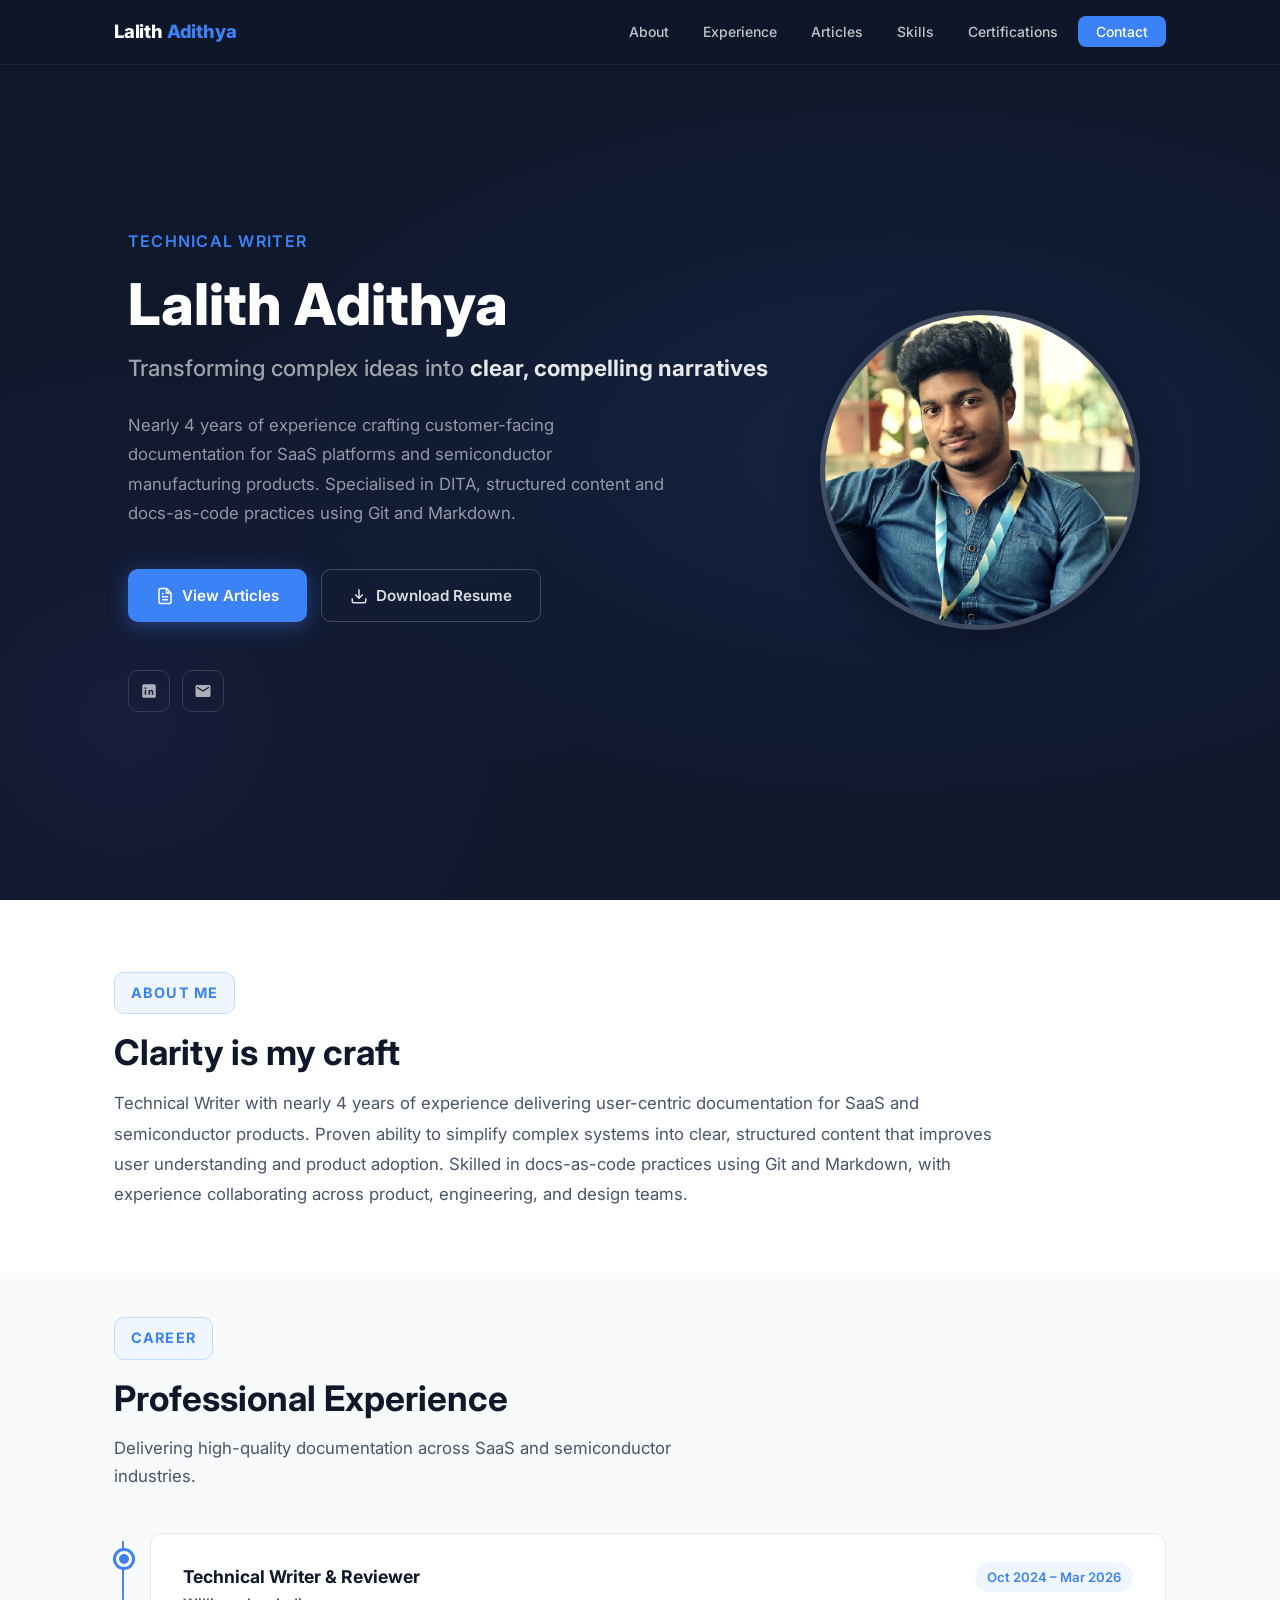
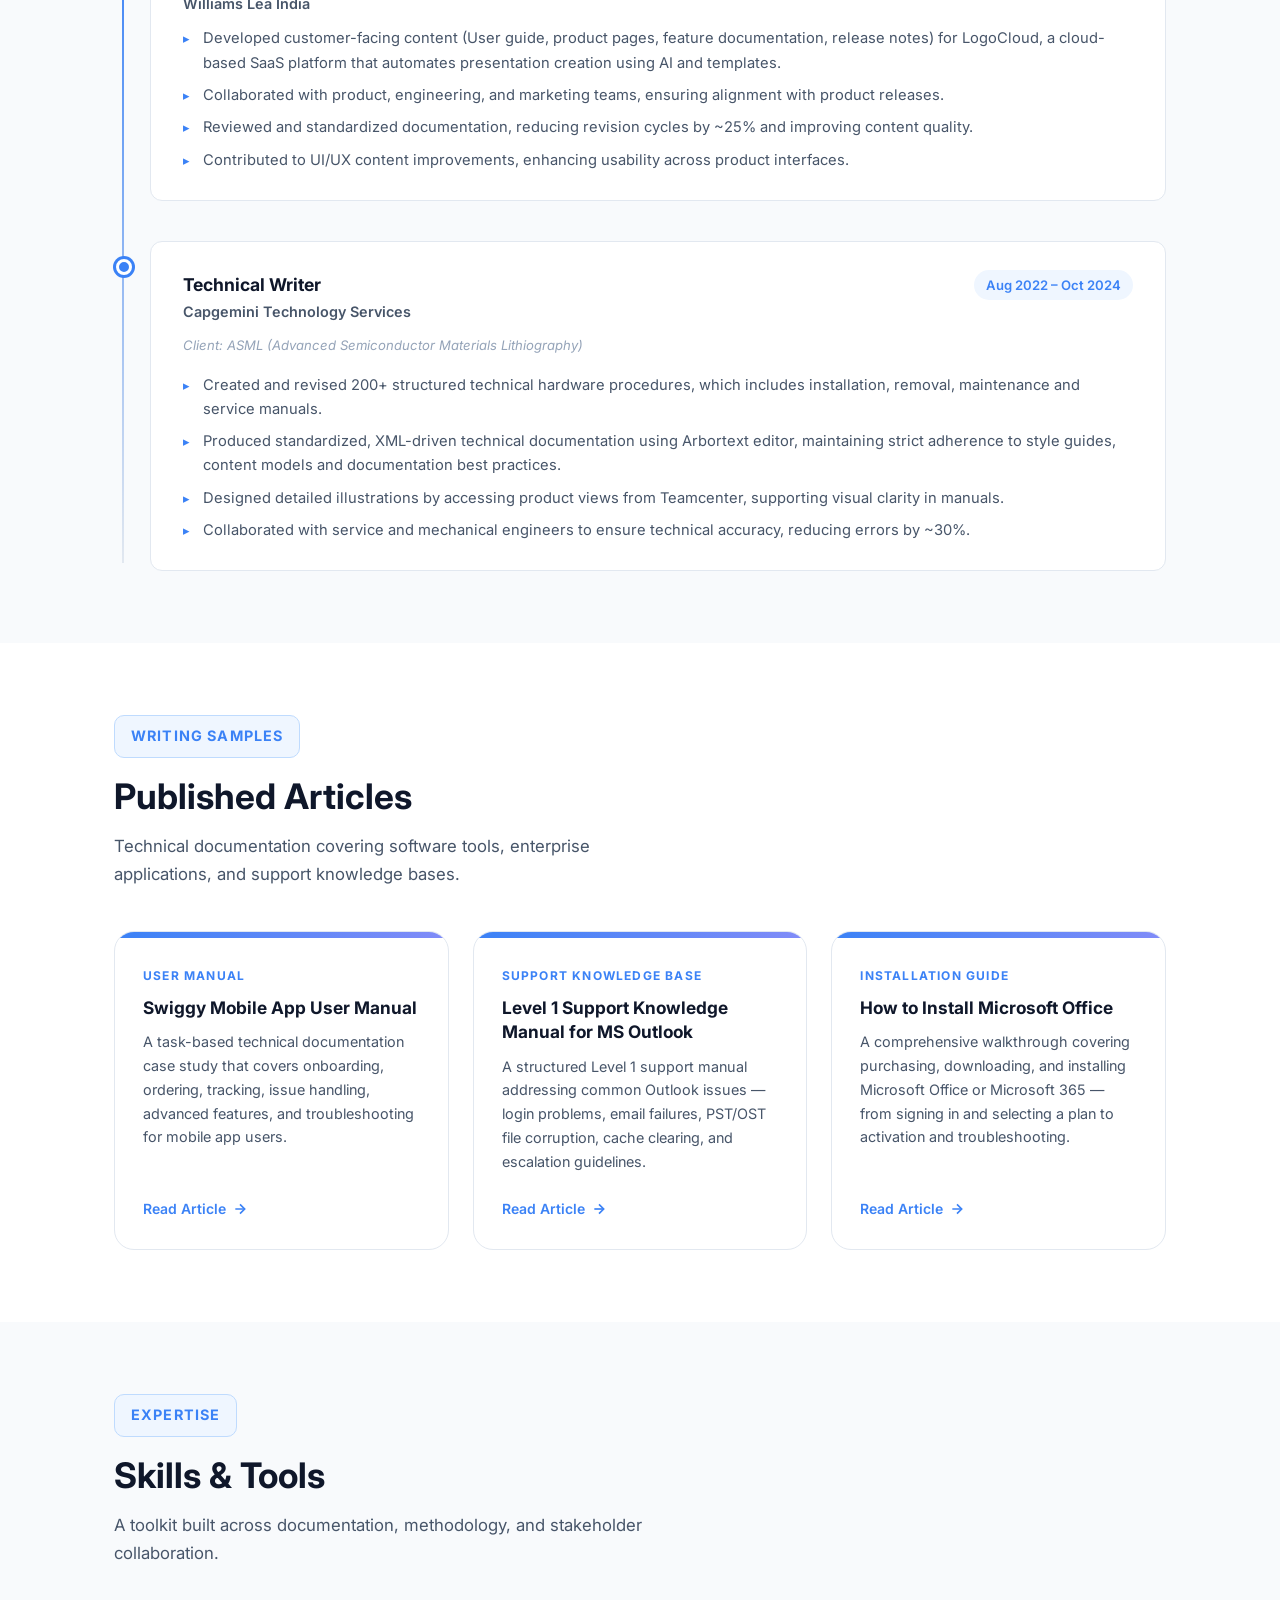
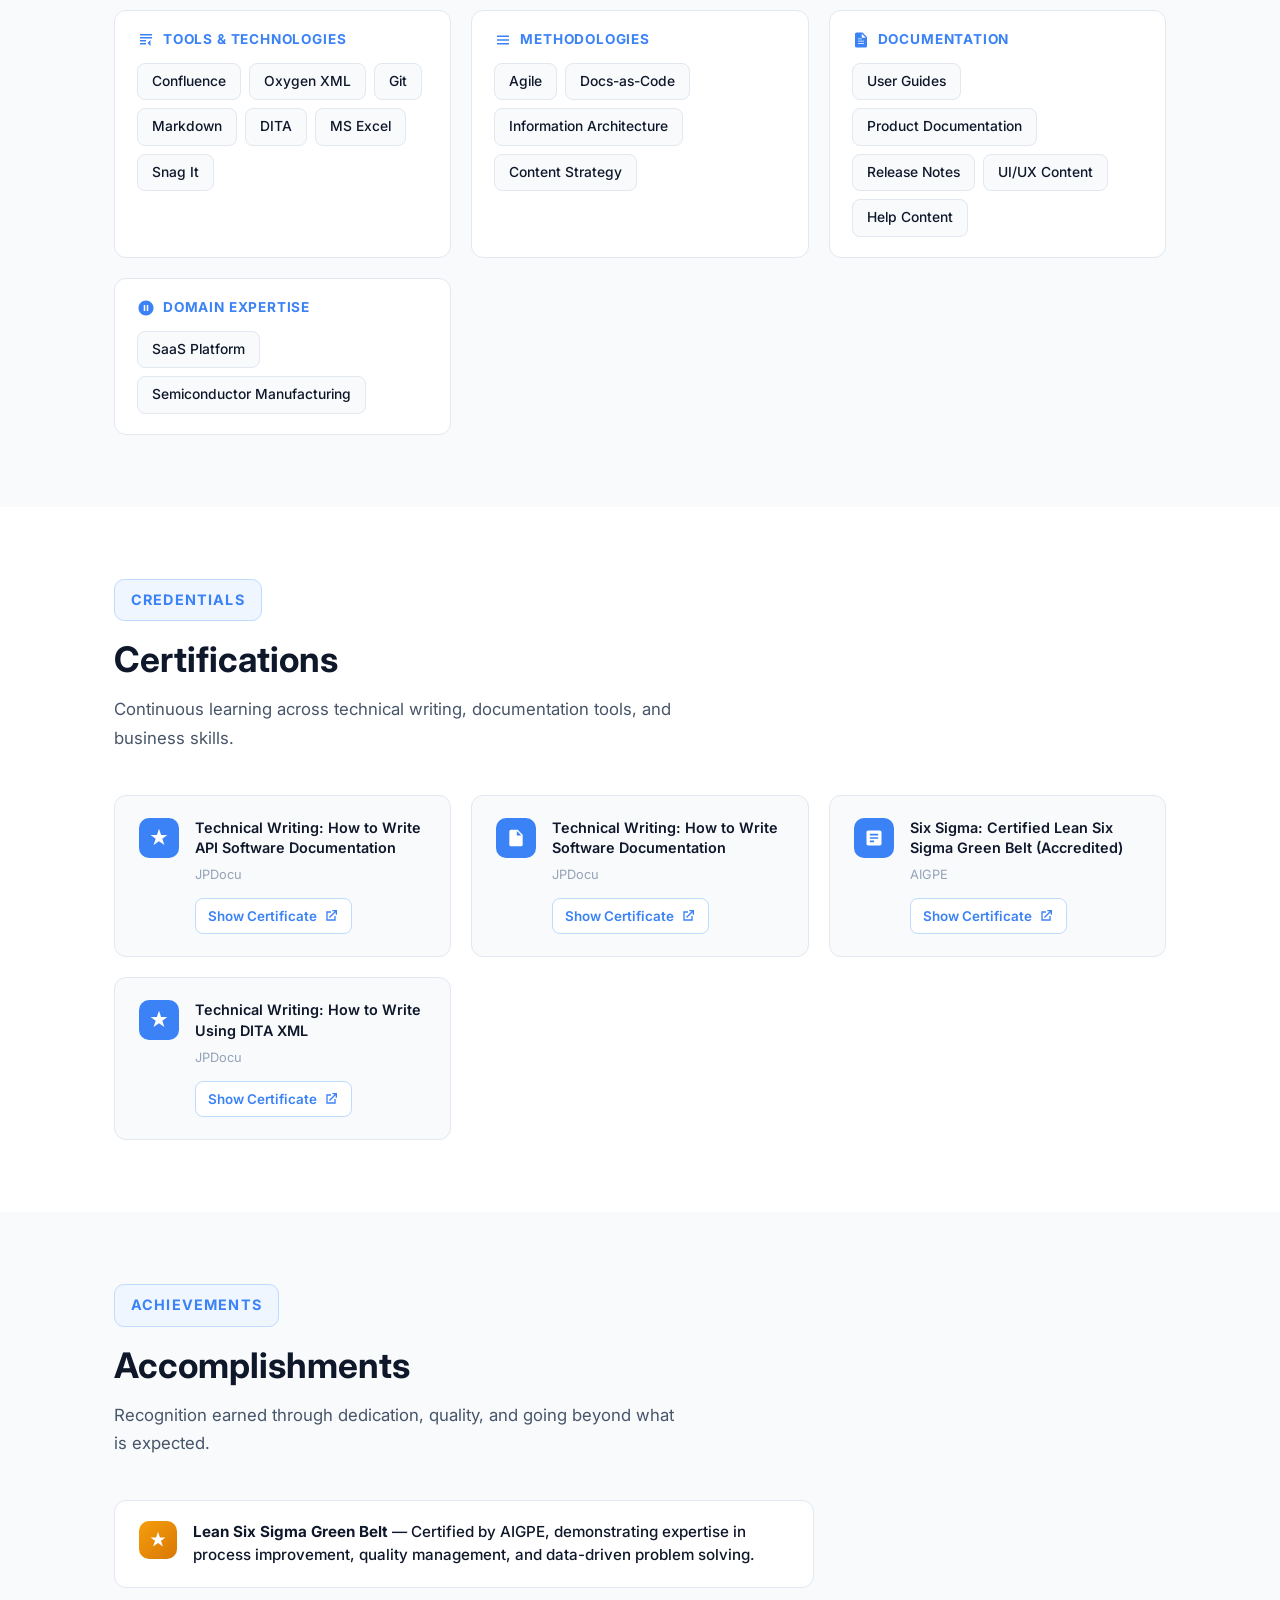
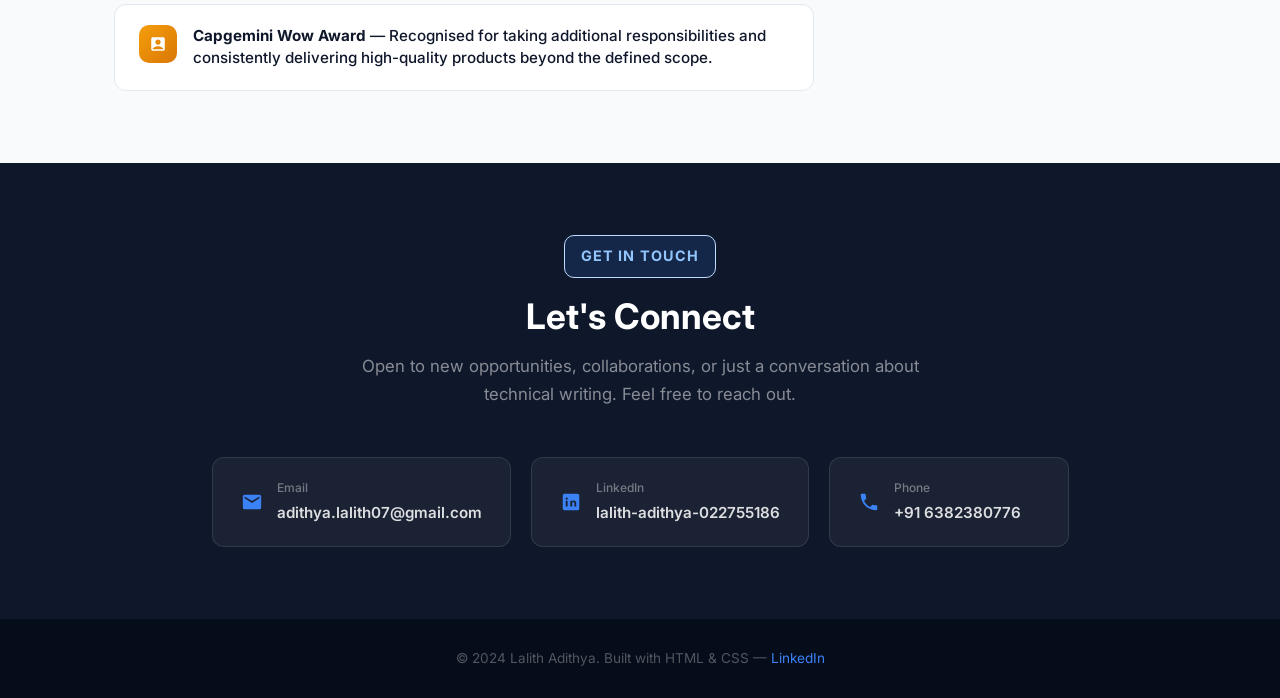
==== commit 367b5561: "Changed in resume and content" ====
--- a/index.html
+++ b/index.html
@@ -5,7 +5,7 @@
   <meta charset="UTF-8" />
   <meta name="viewport" content="width=device-width, initial-scale=1.0" />
   <meta name="description"
-    content="Lalith Adithya — Technical Writer with 3+ years of experience in SaaS and semiconductor documentation." />
+    content="Lalith Adithya — Technical Writer with nearly 4 years of experience in SaaS and semiconductor documentation." />
   <title>Lalith Adithya | Technical Writer</title>
   <link rel="preconnect" href="https://fonts.googleapis.com" />
   <link rel="preconnect" href="https://fonts.gstatic.com" crossorigin />
@@ -44,9 +44,9 @@
             Transforming complex ideas into <strong>clear, compelling narratives</strong>
           </p>
           <p class="hero-desc">
-            3+ years crafting customer-facing documentation for SaaS platforms and
-            semiconductor manufacturing products. Specialised in DITA, structured content,
-            and value-driven storytelling.
+            Nearly 4 years of experience crafting customer-facing documentation for SaaS platforms and
+            semiconductor manufacturing products. Specialised in DITA, structured content
+            and docs-as-code practices using Git and Markdown.
           </p>
           <div class="hero-actions">
             <a href="#articles" class="btn btn-primary">
@@ -99,10 +99,11 @@
           <span class="section-label">About Me</span>
           <h2 class="section-title">Clarity is my craft</h2>
           <p>
-            Technical Writer with 3+ years of experience in SaaS and semiconductor domains. I turn complex workflows
-            into clear, user-focused documentation, including web content, product narratives, and support guides.
-            Currently at <strong>Williams Lea India</strong> and previously at <strong>Capgemini</strong>, I collaborate
-            with product and engineering teams to deliver accurate and value-driven content.
+            Technical Writer with nearly 4 years of experience delivering user-centric documentation for SaaS and
+            semiconductor products. Proven ability to simplify complex systems into clear, structured content that
+            improves
+            user understanding and product adoption. Skilled in docs-as-code practices using Git and Markdown, with
+            experience collaborating across product, engineering, and design teams.
           </p>
         </div>
       </div>
@@ -126,15 +127,17 @@
                 <div class="exp-role">Technical Writer &amp; Reviewer</div>
                 <div class="exp-company">Williams Lea India</div>
               </div>
-              <span class="exp-period">Oct 2024 – Present</span>
+              <span class="exp-period">Oct 2024 – Mar 2026</span>
             </div>
             <ul class="exp-points">
-              <li>Worked on <strong>customer-facing and product-focused content</strong> for LogoCloud, a cloud-based
-                SaaS platform that automates presentation creation using AI and templates.</li>
-              <li>Translated product capabilities and workflows into <strong>clear, value-driven narratives</strong> for
-                web content, blogs, and product materials.</li>
-              <li>Collaborated with product, engineering, and business stakeholders to ensure <strong>consistent product
-                  messaging and positioning</strong> aligned with SaaS user needs.</li>
+              <li>Developed customer-facing content (User guide, product pages, feature documentation, release notes)
+                for
+                LogoCloud, a cloud-based SaaS platform that automates presentation creation using AI and templates.</li>
+              <li>Collaborated with product, engineering, and marketing teams, ensuring alignment with product releases.
+              </li>
+              <li>Reviewed and standardized documentation, reducing revision cycles by ~25% and improving content
+                quality.</li>
+              <li>Contributed to UI/UX content improvements, enhancing usability across product interfaces.</li>
             </ul>
           </div>
         </div>
@@ -150,14 +153,17 @@
               </div>
               <span class="exp-period">Aug 2022 – Oct 2024</span>
             </div>
-            <p class="exp-client">Client: ASML (Advanced Semiconductor Materials Lithography)</p>
+            <p class="exp-client">Client: ASML (Advanced Semiconductor Materials Lithiography)</p>
             <ul class="exp-points">
-              <li>Contributed to customer-facing and business-oriented content for <strong>ASML lithography
-                  machines</strong> used in advanced semiconductor manufacturing.</li>
-              <li>Simplified complex concepts such as <strong>EUV lithography, wafer processing, precision engineering,
-                  throughput, and yield optimization</strong> into clear, structured narratives.</li>
-              <li>Worked closely with product, engineering, and business stakeholders to ensure <strong>accurate,
-                  consistent, and value-focused communication</strong> aligned with product positioning.</li>
+              <li>Created and revised 200+ structured technical hardware procedures, which includes installation,
+                removal,
+                maintenance and service manuals.</li>
+              <li>Produced standardized, XML-driven technical documentation using Arbortext editor, maintaining strict
+                adherence to style guides, content models and documentation best practices.</li>
+              <li>Designed detailed illustrations by accessing product views from Teamcenter, supporting visual clarity
+                in manuals.</li>
+              <li>Collaborated with service and mechanical engineers to ensure technical accuracy, reducing errors by
+                ~30%.</li>
             </ul>
           </div>
         </div>
@@ -251,87 +257,72 @@
       <span class="section-label">Expertise</span>
       <h2 class="section-title">Skills &amp; Tools</h2>
       <p class="section-subtitle">A toolkit built across documentation, methodology, and stakeholder collaboration.</p>
-      <div class="skills-grid fade-in">
-        <span class="skill-tag">
-          <svg class="skill-icon" viewBox="0 0 24 24" fill="currentColor">
-            <path
-              d="M14 2H6a2 2 0 00-2 2v16a2 2 0 002 2h12a2 2 0 002-2V8l-6-6zm-1 1.5L18.5 9H13V3.5zM8 13h8v1H8zm0 3h8v1H8zm0-6h5v1H8z" />
-          </svg>
-          Website Content
-        </span>
-        <span class="skill-tag">
-          <svg class="skill-icon" viewBox="0 0 24 24" fill="currentColor">
-            <path
-              d="M19 3H5c-1.1 0-2 .9-2 2v14c0 1.1.9 2 2 2h14c1.1 0 2-.9 2-2V5c0-1.1-.9-2-2-2zm-7 14H7v-2h5v2zm5-4H7v-2h10v2zm0-4H7V7h10v2z" />
-          </svg>
-          Blog Writing
-        </span>
-        <span class="skill-tag">
-          <svg class="skill-icon" viewBox="0 0 24 24" fill="currentColor">
-            <path d="M9 3L5 6.99h3V14h2V6.99h3L9 3zm7 14.01V10h-2v7.01h-3L15 21l4-3.99h-3z" />
-          </svg>
-          Use Case Mapping
-        </span>
-        <span class="skill-tag">
-          <svg class="skill-icon" viewBox="0 0 24 24" fill="currentColor">
-            <path
-              d="M19 3H5c-1.1 0-2 .9-2 2v14c0 1.1.9 2 2 2h14c1.1 0 2-.9 2-2V5c0-1.1-.9-2-2-2zm-5 14H7v-2h7v2zm3-4H7v-2h10v2zm0-4H7V7h10v2z" />
-          </svg>
-          Confluence
-        </span>
-        <span class="skill-tag">
-          <svg class="skill-icon" viewBox="0 0 24 24" fill="currentColor">
-            <path d="M4 6h16v2H4zm0 5h16v2H4zm0 5h16v2H4z" />
-          </svg>
-          Agile Methodology
-        </span>
-        <span class="skill-tag">
-          <svg class="skill-icon" viewBox="0 0 24 24" fill="currentColor">
-            <path
-              d="M12 2C6.48 2 2 6.48 2 12s4.48 10 10 10 10-4.48 10-10S17.52 2 12 2zm-2 15l-5-5 1.41-1.41L10 14.17l7.59-7.59L19 8l-9 9z" />
-          </svg>
-          Product Marketing
-        </span>
-        <span class="skill-tag">
-          <svg class="skill-icon" viewBox="0 0 24 24" fill="currentColor">
-            <path
-              d="M19 3H5c-1.1 0-2 .9-2 2v14c0 1.1.9 2 2 2h14c1.1 0 2-.9 2-2V5c0-1.1-.9-2-2-2zM9 17H7v-7h2v7zm4 0h-2V7h2v10zm4 0h-2v-4h2v4z" />
-          </svg>
-          MS Excel
-        </span>
-        <span class="skill-tag">
-          <svg class="skill-icon" viewBox="0 0 24 24" fill="currentColor">
-            <path
-              d="M12 1L3 5v6c0 5.55 3.84 10.74 9 12 5.16-1.26 9-6.45 9-12V5l-9-4zm0 10.99h7c-.53 4.12-3.28 7.79-7 8.94V12H5V6.3l7-3.11v8.8z" />
-          </svg>
-          Lean Six Sigma
-        </span>
-        <span class="skill-tag">
-          <svg class="skill-icon" viewBox="0 0 24 24" fill="currentColor">
-            <path d="M21 6.5l-4-4-9.5 9.5-2 4.5 4.5-2L21 6.5zm-14.5 8.5l-1.5.75.75-1.5 8.25-8.25 .75.75-8.25 8.25z" />
-          </svg>
-          Snag-It
-        </span>
-        <span class="skill-tag">
-          <svg class="skill-icon" viewBox="0 0 24 24" fill="currentColor">
-            <path
-              d="M16 11c1.66 0 2.99-1.34 2.99-3S17.66 5 16 5c-1.66 0-3 1.34-3 3s1.34 3 3 3zm-8 0c1.66 0 2.99-1.34 2.99-3S9.66 5 8 5C6.34 5 5 6.34 5 8s1.34 3 3 3zm0 2c-2.33 0-7 1.17-7 3.5V19h14v-2.5c0-2.33-4.67-3.5-7-3.5zm8 0c-.29 0-.62.02-.97.05 1.16.84 1.97 1.97 1.97 3.45V19h6v-2.5c0-2.33-4.67-3.5-7-3.5z" />
-          </svg>
-          Leadership
-        </span>
-        <span class="skill-tag">
-          <svg class="skill-icon" viewBox="0 0 24 24" fill="currentColor">
-            <path
-              d="M17.5 12a5.5 5.5 0 100-11 5.5 5.5 0 000 11zm0-9a3.5 3.5 0 110 7 3.5 3.5 0 010-7zM6.5 22a5.5 5.5 0 100-11 5.5 5.5 0 000 11zm0-9a3.5 3.5 0 110 7 3.5 3.5 0 010-7z" />
-          </svg>
-          DITA
-        </span>
-        <span class="skill-tag">
-          <svg class="skill-icon" viewBox="0 0 24 24" fill="currentColor">
-            <path d="M20 2H4c-1.1 0-2 .9-2 2v18l4-4h14c1.1 0 2-.9 2-2V4c0-1.1-.9-2-2-2z" />
-          </svg>
-          API Documentation
-        </span>
+      <div class="skills-categories fade-in">
+
+        <div class="skill-category">
+          <div class="skill-category-header">
+            <svg viewBox="0 0 24 24" fill="currentColor" width="18" height="18">
+              <path d="M20 6H4V4h16v2zm0 2H4v2h16V8zm-8 4H4v2h8v-2zm0 4H4v2h8v-2zm6-4v8l-4-4 4-4z" />
+            </svg>
+            <h3 class="skill-category-title">Tools &amp; Technologies</h3>
+          </div>
+          <div class="skill-tags-row">
+            <span class="skill-tag">Confluence</span>
+            <span class="skill-tag">Oxygen XML</span>
+            <span class="skill-tag">Git</span>
+            <span class="skill-tag">Markdown</span>
+            <span class="skill-tag">DITA</span>
+            <span class="skill-tag">MS Excel</span>
+            <span class="skill-tag">Snag It</span>
+          </div>
+        </div>
+
+        <div class="skill-category">
+          <div class="skill-category-header">
+            <svg viewBox="0 0 24 24" fill="currentColor" width="18" height="18">
+              <path d="M4 6h16v2H4zm0 5h16v2H4zm0 5h16v2H4z" />
+            </svg>
+            <h3 class="skill-category-title">Methodologies</h3>
+          </div>
+          <div class="skill-tags-row">
+            <span class="skill-tag">Agile</span>
+            <span class="skill-tag">Docs-as-Code</span>
+            <span class="skill-tag">Information Architecture</span>
+            <span class="skill-tag">Content Strategy</span>
+          </div>
+        </div>
+
+        <div class="skill-category">
+          <div class="skill-category-header">
+            <svg viewBox="0 0 24 24" fill="currentColor" width="18" height="18">
+              <path
+                d="M14 2H6a2 2 0 00-2 2v16a2 2 0 002 2h12a2 2 0 002-2V8l-6-6zm-1 1.5L18.5 9H13V3.5zM8 13h8v1H8zm0 3h8v1H8zm0-6h5v1H8z" />
+            </svg>
+            <h3 class="skill-category-title">Documentation</h3>
+          </div>
+          <div class="skill-tags-row">
+            <span class="skill-tag">User Guides</span>
+            <span class="skill-tag">Product Documentation</span>
+            <span class="skill-tag">Release Notes</span>
+            <span class="skill-tag">UI/UX Content</span>
+            <span class="skill-tag">Help Content</span>
+          </div>
+        </div>
+
+        <div class="skill-category">
+          <div class="skill-category-header">
+            <svg viewBox="0 0 24 24" fill="currentColor" width="18" height="18">
+              <path
+                d="M12 2C6.48 2 2 6.48 2 12s4.48 10 10 10 10-4.48 10-10S17.52 2 12 2zm-1 14H9V8h2v8zm4 0h-2V8h2v8z" />
+            </svg>
+            <h3 class="skill-category-title">Domain Expertise</h3>
+          </div>
+          <div class="skill-tags-row">
+            <span class="skill-tag">SaaS Platform</span>
+            <span class="skill-tag">Semiconductor Manufacturing</span>
+          </div>
+        </div>
+
       </div>
     </div>
   </section>
--- a/assets/style.css
+++ b/assets/style.css
@@ -364,16 +364,66 @@
   gap: 12px;
 }
 
+/* Categorised skills layout */
+.skills-categories {
+  display: grid;
+  grid-template-columns: repeat(auto-fit, minmax(280px, 1fr));
+  gap: 20px;
+}
+
+.skill-category {
+  background: var(--bg);
+  border: 1.5px solid var(--border);
+  border-radius: var(--radius);
+  padding: 20px 22px;
+  transition: box-shadow var(--transition);
+}
+
+.skill-category:hover {
+  box-shadow: var(--shadow-md);
+}
+
+.skill-category-header {
+  display: flex;
+  align-items: center;
+  flex-wrap: nowrap;
+  gap: 8px;
+  margin-bottom: 14px;
+  color: var(--blue);
+  white-space: nowrap;
+}
+
+.skill-category-header svg {
+  flex-shrink: 0;
+}
+
+.skill-category-title {
+  font-size: 0.85rem;
+  font-weight: 700;
+  text-transform: uppercase;
+  letter-spacing: 0.06em;
+  color: var(--blue);
+  margin: 0;
+  white-space: nowrap;
+  line-height: 1;
+}
+
+.skill-tags-row {
+  display: flex;
+  flex-wrap: wrap;
+  gap: 8px;
+}
+
 .skill-tag {
   display: inline-flex;
   align-items: center;
   gap: 8px;
-  padding: 10px 20px;
-  background: var(--bg);
+  padding: 6px 14px;
+  background: var(--bg-alt);
   border: 1.5px solid var(--border);
-  border-radius: 10px;
-  font-size: 0.9rem;
-  font-weight: 600;
+  border-radius: 8px;
+  font-size: 0.865rem;
+  font-weight: 500;
   color: var(--text-primary);
   transition: all var(--transition);
   cursor: default;
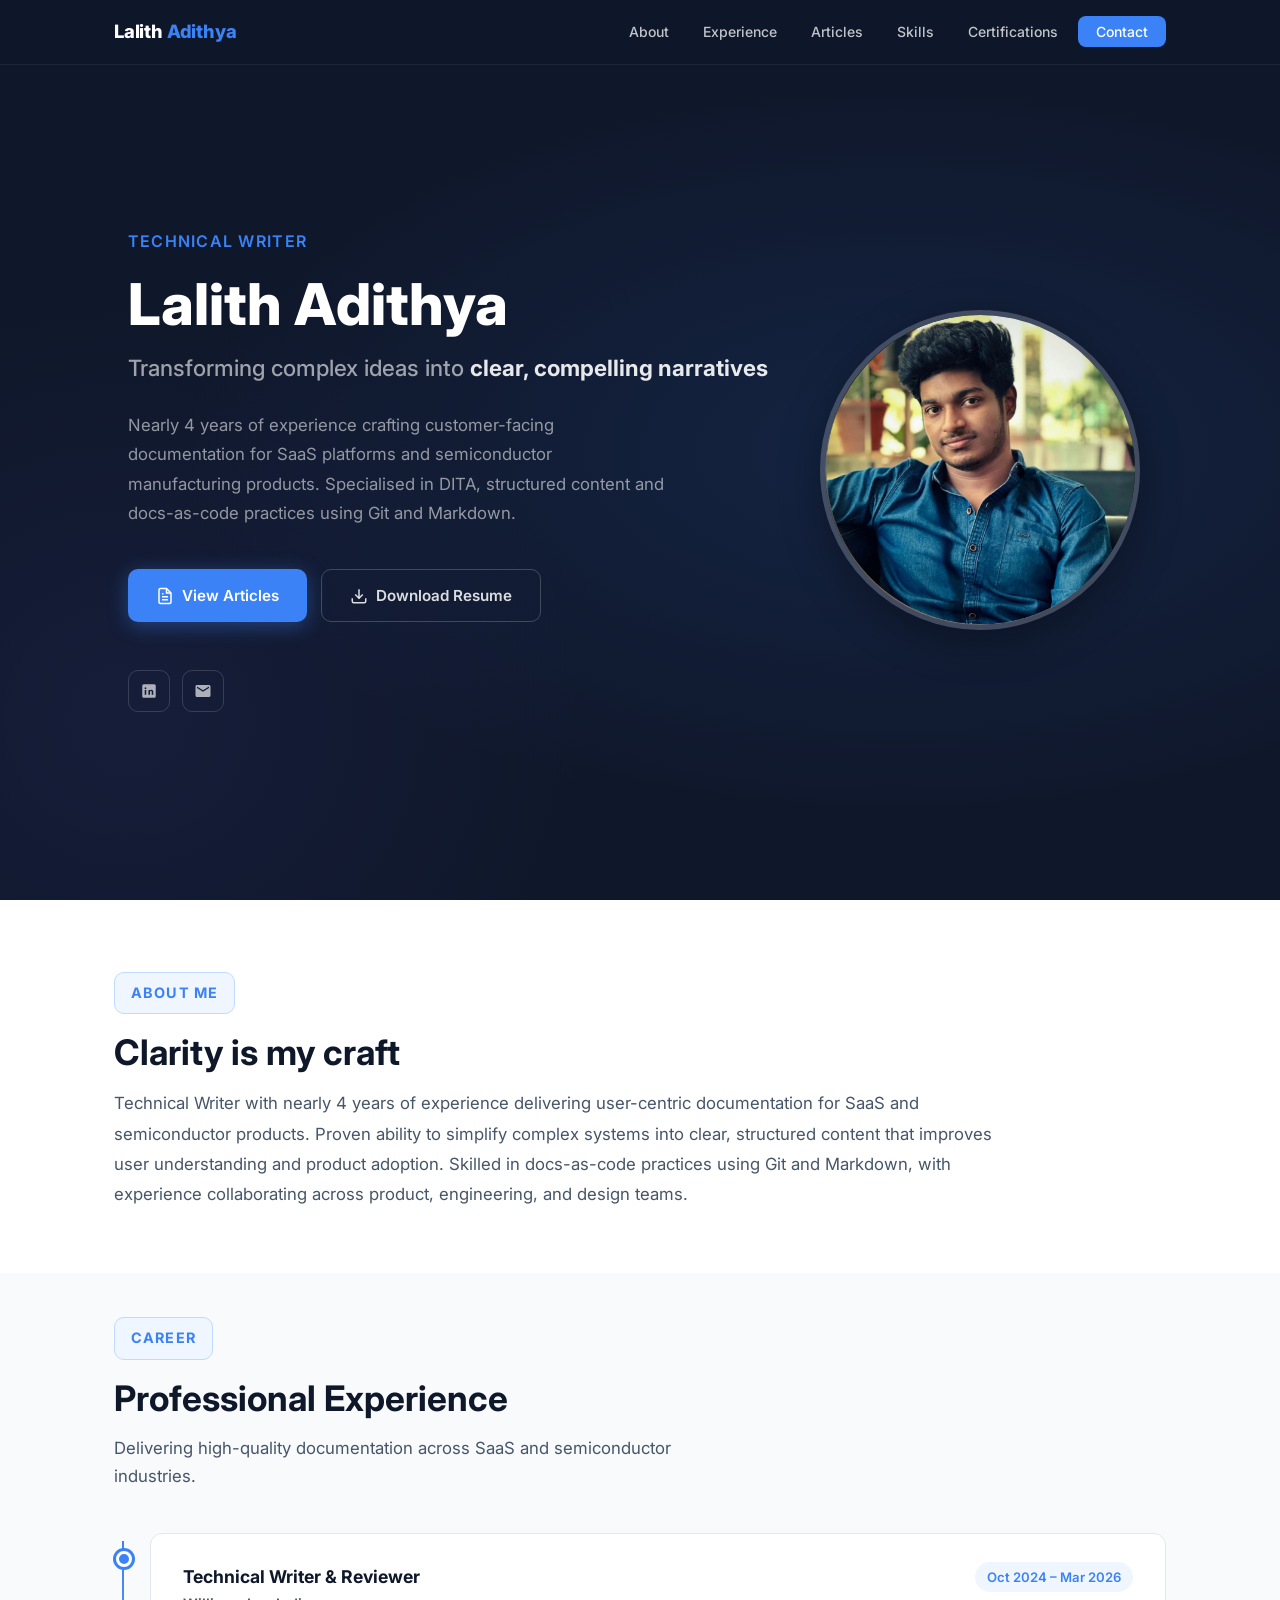
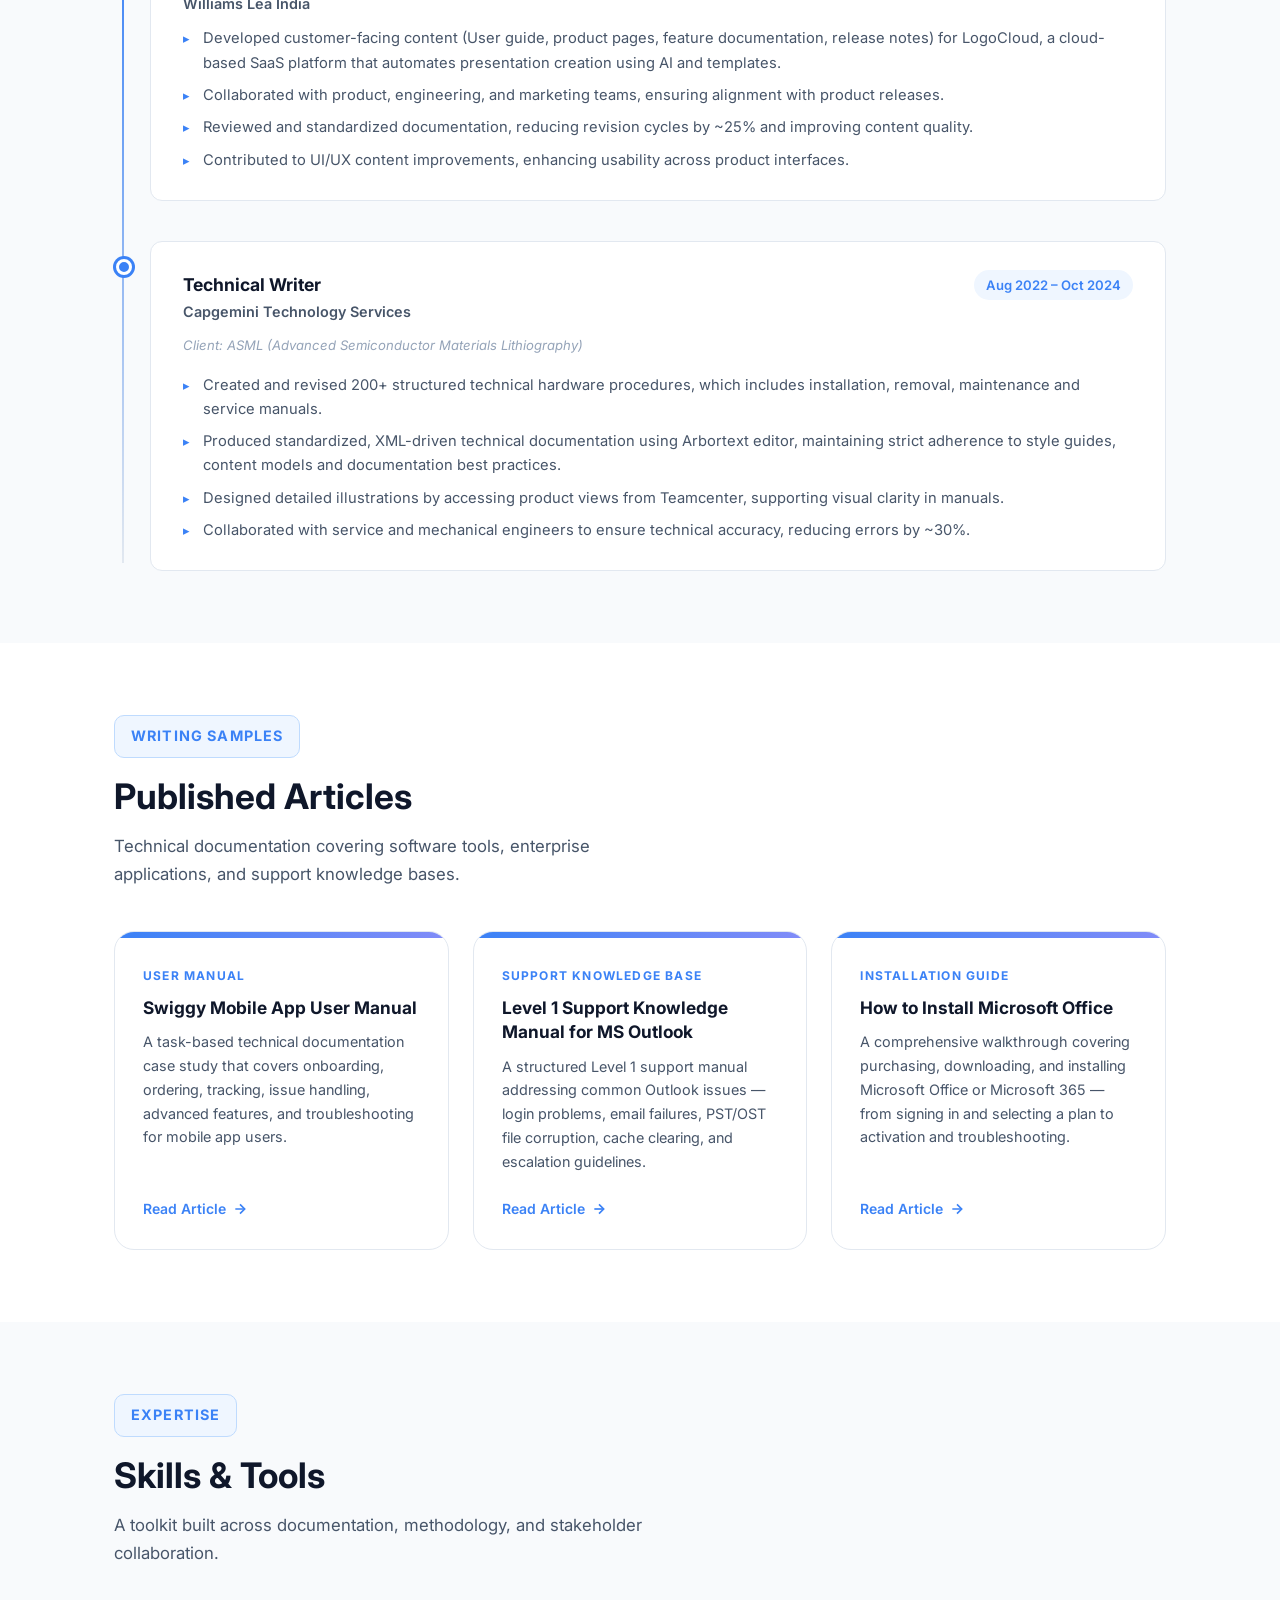
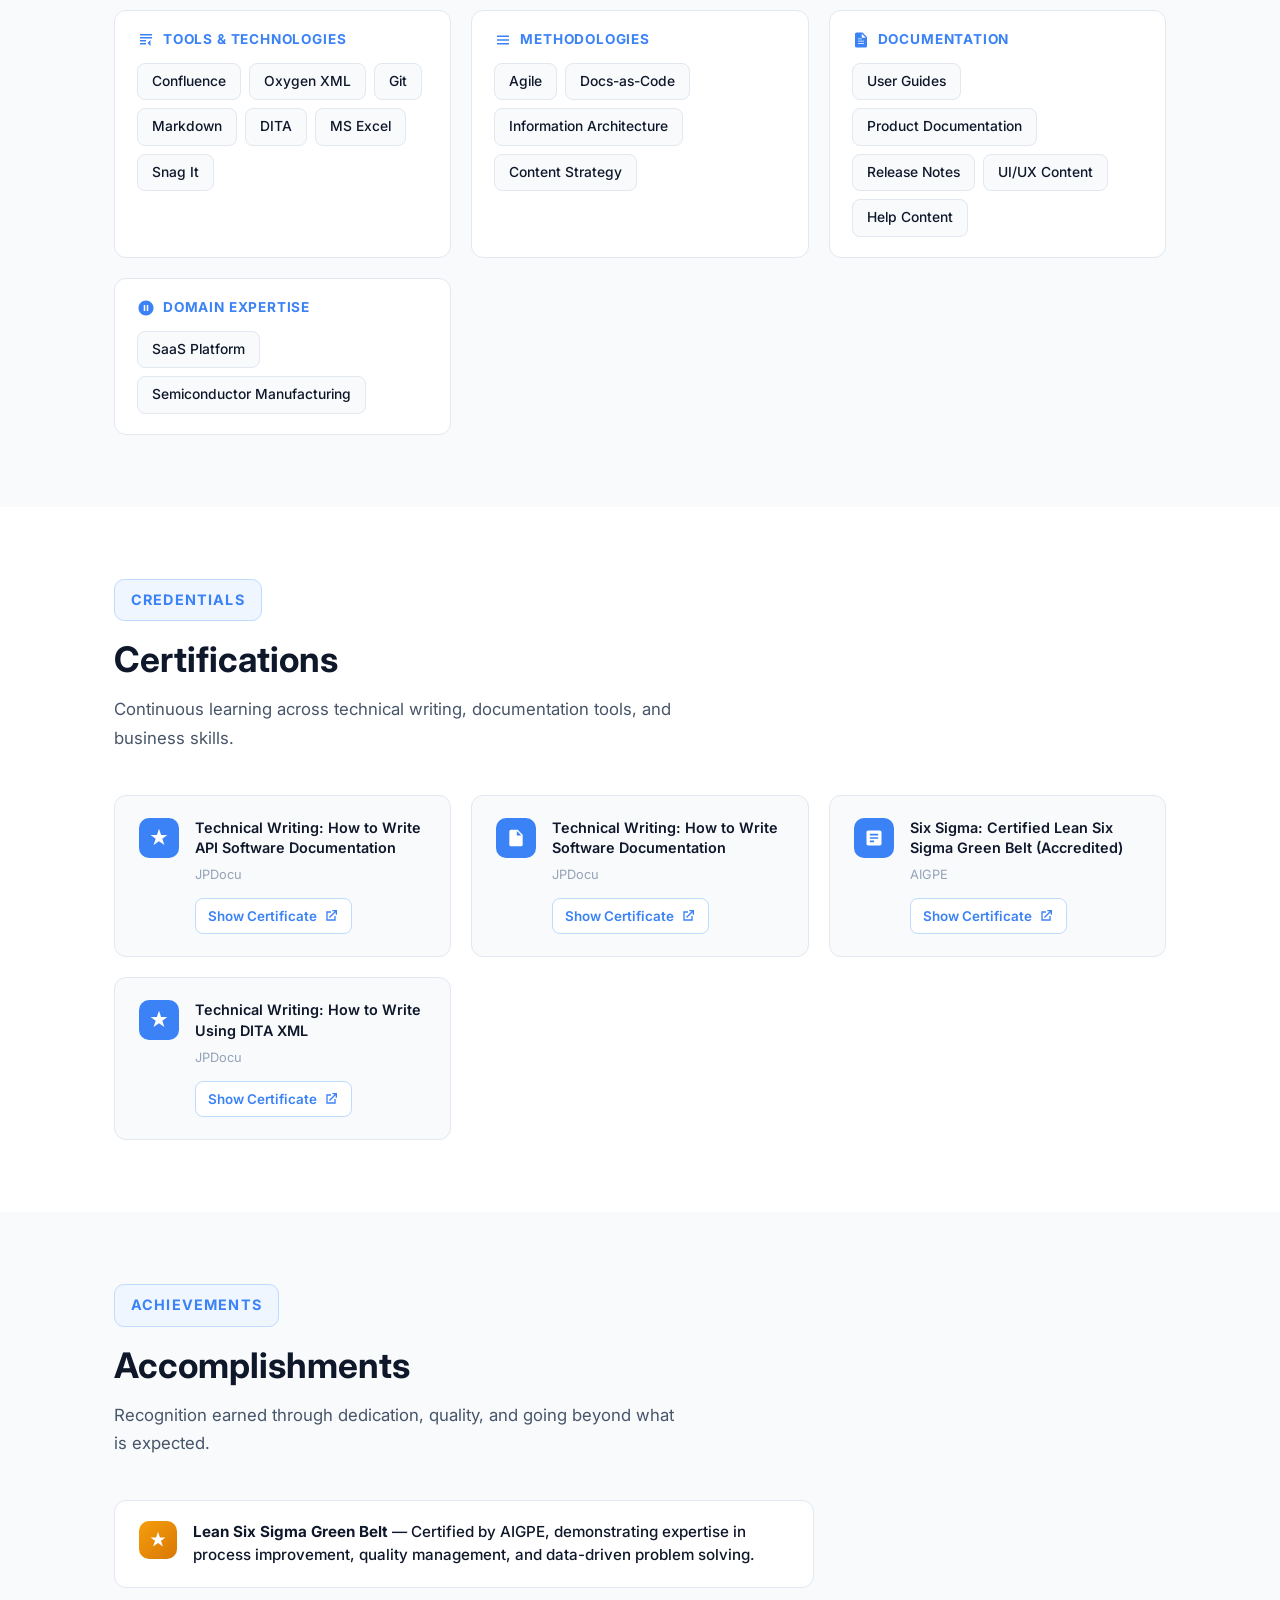
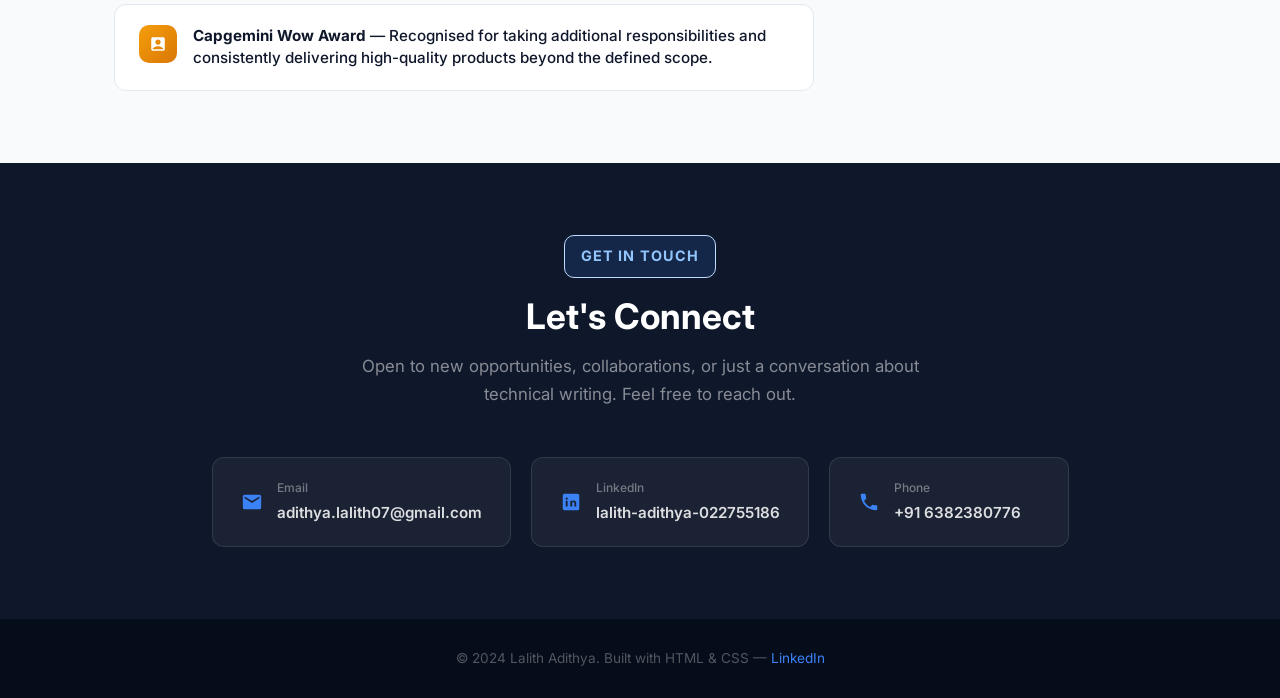
==== commit f4da5411: "Changed image" ====
--- a/index.html
+++ b/index.html
@@ -85,7 +85,7 @@
           </div>
         </div>
         <div class="hero-image-wrap">
-          <img src="assets/profile.jpg" alt="Lalith Adithya" class="hero-image" loading="lazy" />
+          <img src="assets/profile.jpeg" alt="Lalith Adithya" class="hero-image" loading="lazy" />
         </div>
       </div>
     </div>
